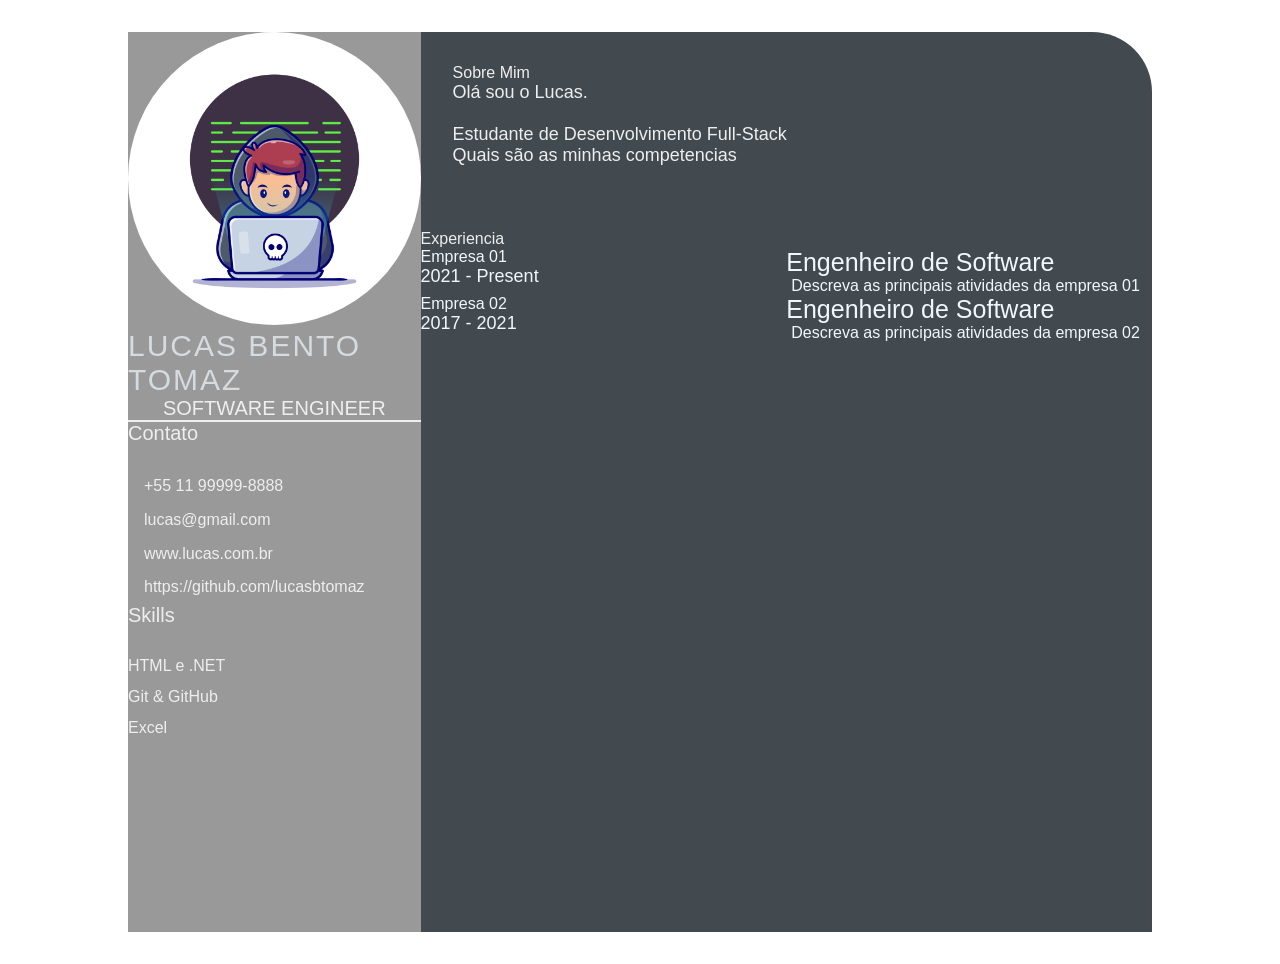
==== index.html @ 86c134a0 "Dia 3" ====
<!DOCTYPE html>
<html lang="en">
<head>
    <meta charset="UTF-8">
    <meta http-equiv="X-UA-Compatible" content="IE=edge">
    <meta name="viewport" content="width=device-width, initial-scale=1.0">
    <title>Lucas Bento Tomaz CV</title>

    <link rel="stylesheet" href="style.css">

</head>
<body>
    <main class="resume-contents">
        <section class="left-section">
            <section class="left-section-content">
                <div class="profile">
                    <img class="profile-image" src="img/profile-image.jpg" alt="Profile image">
                    <p class="name">Lucas Bento Tomaz</p>
                    <p class="profession">Software Engineer</p>
                </div>
                <div class="contact-info">
                    <p class="left-title">Contato</p>
                    <ul>
                        <li><i class="fa fa-phone"></i>+55 11 99999-8888</li>
                        <li><i class="fa fa-envelope"></i>lucas@gmail.com</li>
                        <li><i class="fa fa-globe"></i>www.lucas.com.br</li>
                        <li><i class="fa fa-github"></i>https://github.com/lucasbtomaz</li>
                    </ul>
                </div>
                <div class="skills">
                    <p class="left-title">Skills</p>
                    <ul>
                    <li><p>HTML e .NET</p> 
                    <li><p>Git & GitHub</p>
                    <li><p>Excel</p>
                    </ul>
                </div>
            </section>
        </section>
            <section class="right-section">
                <div class="right-section-contents">
                    <section class="about gap">
                        <div class="right-title">Sobre Mim</div>
                        <p class="about-me-contents">
                            Olá sou o Lucas.<br>
                            <br> Estudante de Desenvolvimento Full-Stack
                            <br> Quais são as minhas competencias
                        </p>
                    </section>
                </div>
                <section class="experience gap">
                    <div class="right-title">Experiencia</div>
                    <div class="experience-contents">
                        <div class="exp-left">
                            <p class="exp-company-nome">Empresa 01</p>
                            <p class="exp-time-period">2021 - Present</p>
                        </div>
                        <div class="exp-right">
                            <p class="exp-position">Engenheiro de Software</p>
                            <p class="exp-desc">
                                Descreva as principais atividades da empresa 01
                            </p>
                        </div>
                        <div class="exp-left">
                            <p class="exp-company-nome">Empresa 02</p>
                            <p class="exp-time-period">2017 - 2021</p>
                            </div>
                            <div class="exp-right">
                                <p class="exp-position">Engenheiro de Software</p>
                                <p class="exp-desc">
                                    Descreva as principais atividades da empresa 02
                                </p>
                            </div>
                        </div>
                </section>
            </section>
    </main>
</body>
</html>
---- style.css ----
* {
    margin: 0;
    padding: 0;
    box-sizing: border-box;
    list-style: none;
    font-family: 'Roboto', sans-serif;
}

.resume-contents {
    min-height: 100vh;
    width: 80%;
    margin: 2rem auto;
    display: grid;
    grid-template-columns: repeat(7, 1fr);
}

.left-section {
    grid-column: span 2;
    height: 100%;
    background-color: #999999;
}

.right-section {
    grid-column: span 5;
    height: 100%;
    background-color: #424a50;
    border-radius: 0px 60px 0px 0px;
}

.left-section-contents{
    padding: 2rem 2rem;
}

.profile {
    width: 100%;
    border-bottom: 2px solid #eeeeee;
}

.profile .profile-image {
    width: 100%;
    border-radius: 100%;
}

.name {
    color: #D6DBDF;
    font-size: 30px;
    letter-spacing: 2px;
    text-transform: uppercase;
}

.profession {
    color: #eeeeee;
    font-size: 20px;
    text-transform: uppercase;
    text-align: center;
}

/* .contact-info { border-bottom: 2px solid #1B2631; } */
.left-title {
    color: #eeeeee;
    font-size: 20px;
}

.contact-info ul {
    padding-top: 1.5rem;
}

.contact-info ul li,
.references ul li {
    padding: .4rem 0;
    color: #eeeeee;
}

.contact-info ul li i,
.references ul li i {
    padding-right: 1rem;
    font-size: 18px;
    color: #eeeeee;
}

.skills ul {
    padding-top: 1.5rem;
}
.skills ul li p {
    padding: .4rem 0;
    color: #eeeeee;
}

.right-section-contents {
    padding: 2rem 2rem;
}

.right-title {
    color: #eeeeee;
}

.gap {
    padding-bottom: 2rem;
}
.about-me-contents {
    font-size: 18px;
    color: #eeeeee;
}

.experience-contents,
.education-contents,
.awards-contents {
    display: grid;
    grid-template-columns: repeat(2, 1fr);
    padding-bottom: 2rem;
    color: #F1F8FD;
}

.exp-company-name,
.education-school-name,
.awards-company-name {
    font-size: 25px;
    font-weight: bold;
}

.exp-time-period,
.educationp-time-period,
.awards-time-period {
    font-size: 18px;
}

.exp-position,
.education-subject,
.awards-name {
    font-size: 25px;
}

.exp-desc,
.education-desc,
.awards-desc {
    font-size: 16px;
    padding-left: 5px;
}
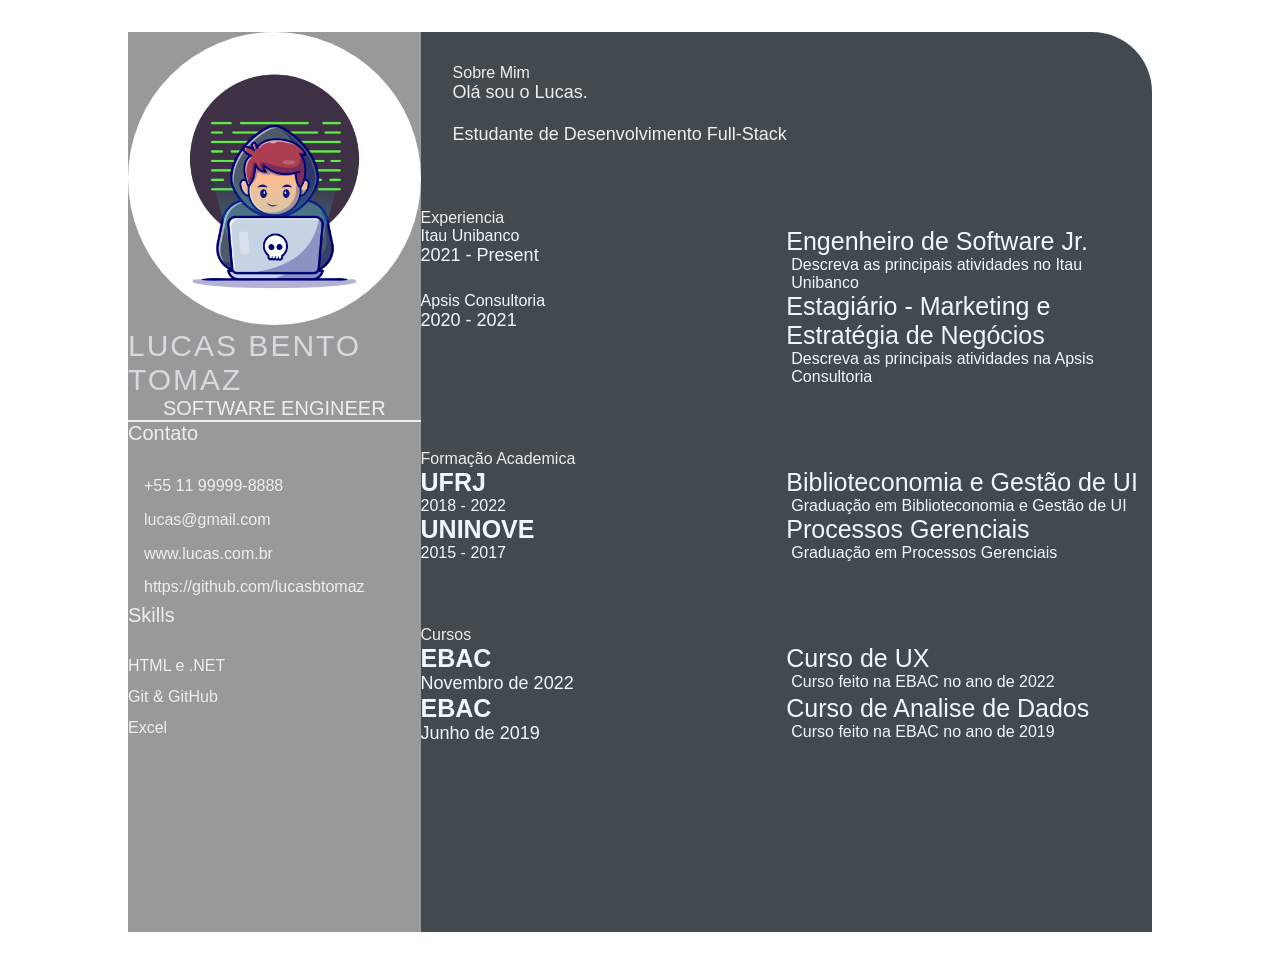
==== commit bd5b41d5: "Dia 6" ====
--- a/index.html
+++ b/index.html
@@ -1,20 +1,21 @@
 <!DOCTYPE html>
 <html lang="en">
+
 <head>
-    <meta charset="UTF-8">
-    <meta http-equiv="X-UA-Compatible" content="IE=edge">
-    <meta name="viewport" content="width=device-width, initial-scale=1.0">
+    <meta charset="UTF-8" />
+    <meta http-equiv="X-UA-Compatible" content="IE=edge" />
+    <meta name="viewport" content="width=device-width, initial-scale=1.0" />
     <title>Lucas Bento Tomaz CV</title>
 
-    <link rel="stylesheet" href="style.css">
+    <link rel="stylesheet" href="style.css" />
+</head>
 
-</head>
 <body>
     <main class="resume-contents">
         <section class="left-section">
             <section class="left-section-content">
                 <div class="profile">
-                    <img class="profile-image" src="img/profile-image.jpg" alt="Profile image">
+                    <img class="profile-image" src="img/profile-image.jpg" alt="Profile image" />
                     <p class="name">Lucas Bento Tomaz</p>
                     <p class="profession">Software Engineer</p>
                 </div>
@@ -24,56 +25,115 @@
                         <li><i class="fa fa-phone"></i>+55 11 99999-8888</li>
                         <li><i class="fa fa-envelope"></i>lucas@gmail.com</li>
                         <li><i class="fa fa-globe"></i>www.lucas.com.br</li>
-                        <li><i class="fa fa-github"></i>https://github.com/lucasbtomaz</li>
+                        <li>
+                            <i class="fa fa-github"></i>https://github.com/lucasbtomaz
+                        </li>
                     </ul>
                 </div>
                 <div class="skills">
                     <p class="left-title">Skills</p>
                     <ul>
-                    <li><p>HTML e .NET</p> 
-                    <li><p>Git & GitHub</p>
-                    <li><p>Excel</p>
+                        <li>
+                            <p>HTML e .NET</p>
+                        </li>
+                        <li>
+                            <p>Git & GitHub</p>
+                        </li>
+                        <li>
+                            <p>Excel</p>
+                        </li>
                     </ul>
                 </div>
             </section>
         </section>
-            <section class="right-section">
-                <div class="right-section-contents">
-                    <section class="about gap">
-                        <div class="right-title">Sobre Mim</div>
-                        <p class="about-me-contents">
-                            Olá sou o Lucas.<br>
-                            <br> Estudante de Desenvolvimento Full-Stack
-                            <br> Quais são as minhas competencias
+        <section class="right-section">
+            <div class="right-section-contents">
+                <section class="about gap">
+                    <div class="right-title">Sobre Mim</div>
+                    <p class="about-me-contents">
+                        Olá sou o Lucas.<br />
+                        <br />
+                        Estudante de Desenvolvimento Full-Stack <br />                        
+                    </p>
+                </section>
+            </div>
+            <section class="experience gap">
+                <div class="right-title">Experiencia</div>
+                <div class="experience-contents">
+                    <div class="exp-left">
+                        <p class="exp-company-nome">Itau Unibanco</p>
+                        <p class="exp-time-period">2021 - Present</p>
+                    </div>
+                    <div class="exp-right">
+                        <p class="exp-position">Engenheiro de Software Jr.</p>
+                        <p class="exp-desc">
+                            Descreva as principais atividades no Itau Unibanco
                         </p>
-                    </section>
+                    </div>
+                    <div class="exp-left">
+                        <p class="exp-company-nome">Apsis Consultoria</p>
+                        <p class="exp-time-period">2020 - 2021</p>
+                    </div>
+                    <div class="exp-right">
+                        <p class="exp-position">Estagiário - Marketing e Estratégia de Negócios</p>
+                        <p class="exp-desc">
+                            Descreva as principais atividades na Apsis Consultoria
+                        </p>
+                    </div>
                 </div>
-                <section class="experience gap">
-                    <div class="right-title">Experiencia</div>
-                    <div class="experience-contents">
-                        <div class="exp-left">
-                            <p class="exp-company-nome">Empresa 01</p>
-                            <p class="exp-time-period">2021 - Present</p>
-                        </div>
-                        <div class="exp-right">
-                            <p class="exp-position">Engenheiro de Software</p>
-                            <p class="exp-desc">
-                                Descreva as principais atividades da empresa 01
-                            </p>
-                        </div>
-                        <div class="exp-left">
-                            <p class="exp-company-nome">Empresa 02</p>
-                            <p class="exp-time-period">2017 - 2021</p>
-                            </div>
-                            <div class="exp-right">
-                                <p class="exp-position">Engenheiro de Software</p>
-                                <p class="exp-desc">
-                                    Descreva as principais atividades da empresa 02
-                                </p>
-                            </div>
-                        </div>
-                </section>
             </section>
+            <section class="education gap">
+                <div class="right-title">Formação Academica</div>
+                <div class="education-contents">
+                <div class="education-left">
+                    <p class="education-school-name">UFRJ</p>
+                    <p class="education-time-period">2018 - 2022</p>
+                </div>
+                <div class="education-right">
+                    <p class="education-subject">Biblioteconomia e Gestão de UI</p>
+                    <p class="education-desc">
+                        Graduação em Biblioteconomia e Gestão de UI
+                    </p>
+                </div>
+                <div class="education-left">
+                    <p class="education-school-name">UNINOVE</p>
+                    <p class="education-time-period">2015 - 2017</p>
+                </div>
+                <div class="education-right">
+                    <p class="education-subject">Processos Gerenciais</p>
+                    <p class="education-desc">
+                        Graduação em Processos Gerenciais
+                    </p>
+                </div>
+            </div>
+            </section>
+            <section class="awards gap">
+                <div class="right-title">Cursos</div>
+                <div class="awards-contents">
+                    <div class="awards-left">
+                        <p class="awards-company-name">EBAC</p>
+                        <p class="awards-time-period">Novembro de 2022</p>
+                    </div>
+                    <div class="awards-right">
+                        <p class="awards-name">Curso de UX</p>
+                        <p class="awards-desc">
+                            Curso feito na EBAC no ano de 2022
+                        </p>
+                    </div>
+                <div class="awards-left">
+                    <p class="awards-company-name">EBAC</p>
+                    <p class="awards-time-period">Junho de 2019</p>
+                </div>
+                <div class="awards-right">
+                    <p class="awards-name">Curso de Analise de Dados</p>
+                    <p class="awards-desc">
+                        Curso feito na EBAC no ano de 2019
+                    </p>
+                </div>
+            </div>
+            </section>
+        </section>
     </main>
 </body>
+
 </html>
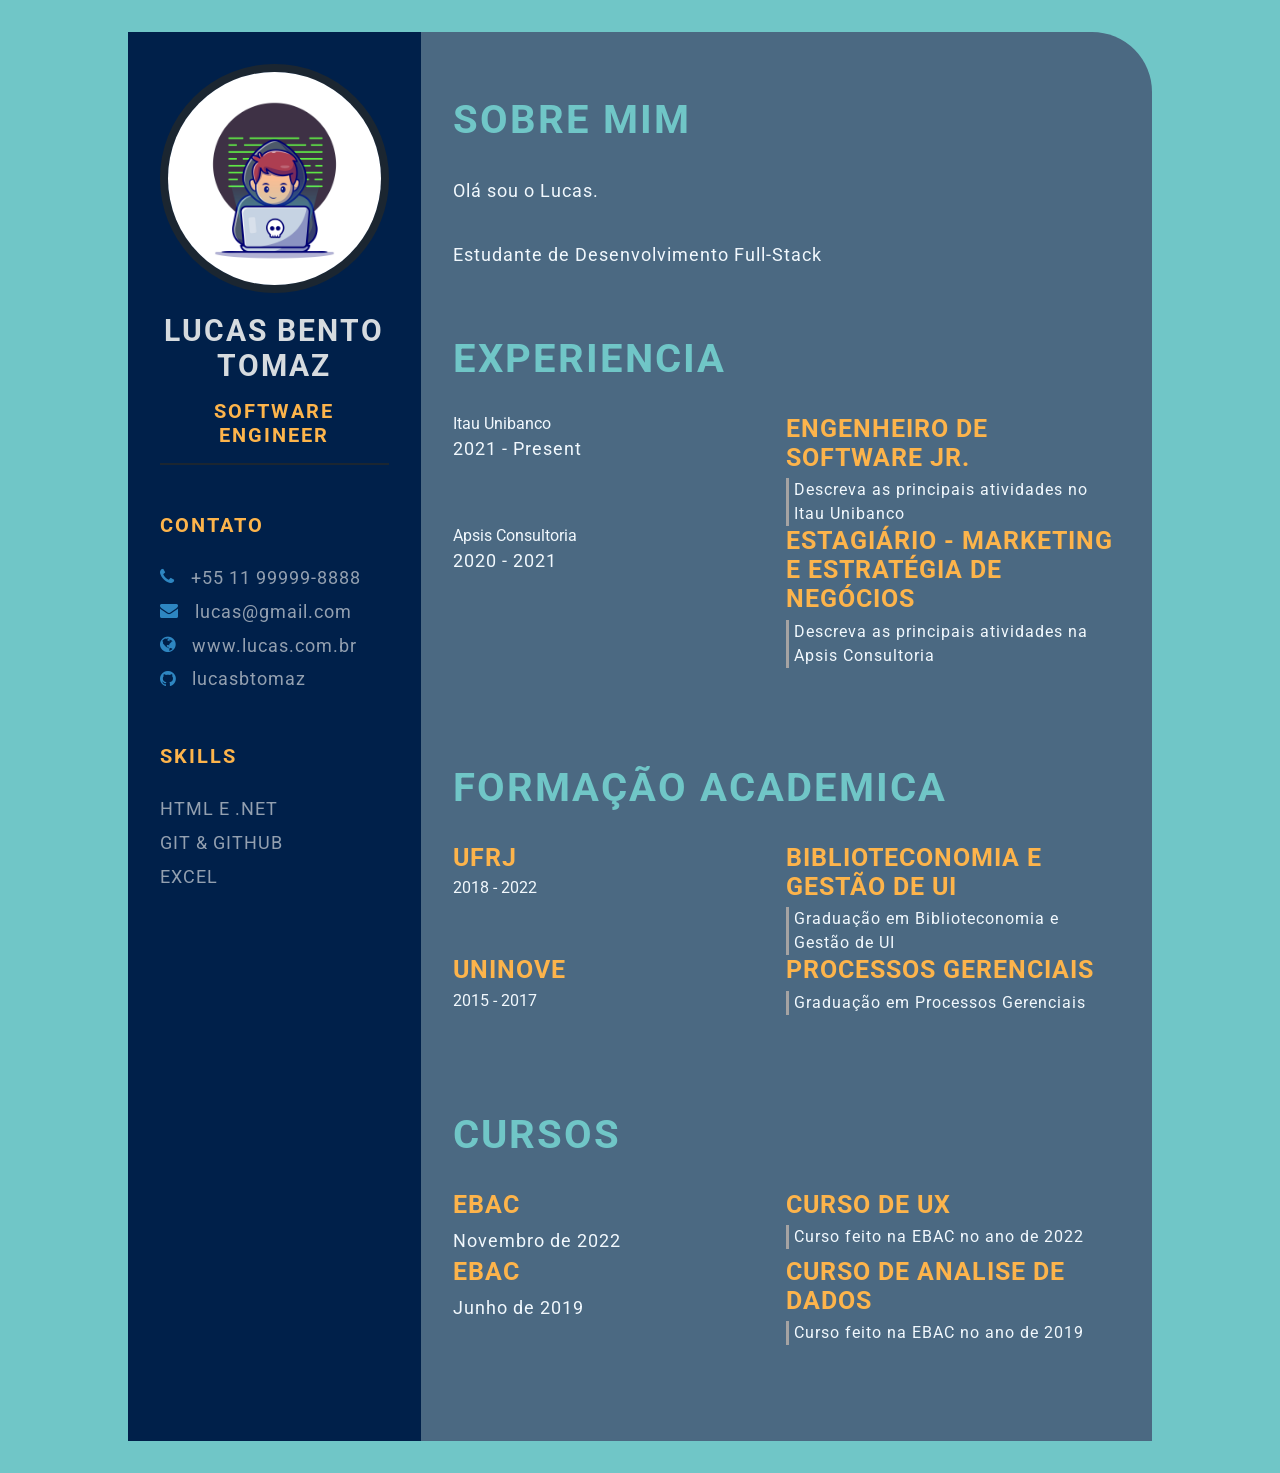
==== commit e11751ac: "Ajuste CSS" ====
--- a/index.html
+++ b/index.html
@@ -2,12 +2,23 @@
 <html lang="en">
 
 <head>
-    <meta charset="UTF-8" />
-    <meta http-equiv="X-UA-Compatible" content="IE=edge" />
-    <meta name="viewport" content="width=device-width, initial-scale=1.0" />
-    <title>Lucas Bento Tomaz CV</title>
+    <meta charset="UTF-8">
+    <meta http-equiv="X-UA-Compatible" content="IE=edge">
+    <meta name="viewport" content="width=device-width, initial-scale=1.0">
+    <title>Daniel Santos CV</title>
 
-    <link rel="stylesheet" href="style.css" />
+    <!-- Google font  -->
+    <link rel="preconnect" href="https://fonts.googleapis.com">
+    <link rel="preconnect" href="https://fonts.gstatic.com" crossorigin>
+    <link
+        href="https://fonts.googleapis.com/css2?family=Roboto:ital,wght@0,100;0,300;0,400;0,700;1,100;1,300;1,400;1,700&display=swap"
+        rel="stylesheet">
+
+    <!-- font-awesome -->
+    <link rel="stylesheet" href="https://cdnjs.cloudflare.com/ajax/libs/font-awesome/4.7.0/css/font-awesome.min.css">
+
+    <!-- Custom CSS -->
+    <link rel="stylesheet" href="style.css">
 </head>
 
 <body>
@@ -25,23 +36,15 @@
                         <li><i class="fa fa-phone"></i>+55 11 99999-8888</li>
                         <li><i class="fa fa-envelope"></i>lucas@gmail.com</li>
                         <li><i class="fa fa-globe"></i>www.lucas.com.br</li>
-                        <li>
-                            <i class="fa fa-github"></i>https://github.com/lucasbtomaz
-                        </li>
+                        <li><i class="fa fa-github"></i>lucasbtomaz</li>
                     </ul>
                 </div>
                 <div class="skills">
                     <p class="left-title">Skills</p>
                     <ul>
-                        <li>
-                            <p>HTML e .NET</p>
-                        </li>
-                        <li>
-                            <p>Git & GitHub</p>
-                        </li>
-                        <li>
-                            <p>Excel</p>
-                        </li>
+                        <li><p>HTML e .NET</p></li>
+                        <li><p>Git & GitHub</p></li>
+                        <li><p>Excel</p></li>
                     </ul>
                 </div>
             </section>
@@ -53,10 +56,9 @@
                     <p class="about-me-contents">
                         Olá sou o Lucas.<br />
                         <br />
-                        Estudante de Desenvolvimento Full-Stack <br />                        
+                        Estudante de Desenvolvimento Full-Stack <br />
                     </p>
                 </section>
-            </div>
             <section class="experience gap">
                 <div class="right-title">Experiencia</div>
                 <div class="experience-contents">
@@ -85,27 +87,27 @@
             <section class="education gap">
                 <div class="right-title">Formação Academica</div>
                 <div class="education-contents">
-                <div class="education-left">
-                    <p class="education-school-name">UFRJ</p>
-                    <p class="education-time-period">2018 - 2022</p>
+                    <div class="education-left">
+                        <p class="education-school-name">UFRJ</p>
+                        <p class="education-time-period">2018 - 2022</p>
+                    </div>
+                    <div class="education-right">
+                        <p class="education-subject">Biblioteconomia e Gestão de UI</p>
+                        <p class="education-desc">
+                            Graduação em Biblioteconomia e Gestão de UI
+                        </p>
+                    </div>
+                    <div class="education-left">
+                        <p class="education-school-name">UNINOVE</p>
+                        <p class="education-time-period">2015 - 2017</p>
+                    </div>
+                    <div class="education-right">
+                        <p class="education-subject">Processos Gerenciais</p>
+                        <p class="education-desc">
+                            Graduação em Processos Gerenciais
+                        </p>
+                    </div>
                 </div>
-                <div class="education-right">
-                    <p class="education-subject">Biblioteconomia e Gestão de UI</p>
-                    <p class="education-desc">
-                        Graduação em Biblioteconomia e Gestão de UI
-                    </p>
-                </div>
-                <div class="education-left">
-                    <p class="education-school-name">UNINOVE</p>
-                    <p class="education-time-period">2015 - 2017</p>
-                </div>
-                <div class="education-right">
-                    <p class="education-subject">Processos Gerenciais</p>
-                    <p class="education-desc">
-                        Graduação em Processos Gerenciais
-                    </p>
-                </div>
-            </div>
             </section>
             <section class="awards gap">
                 <div class="right-title">Cursos</div>
@@ -120,18 +122,19 @@
                             Curso feito na EBAC no ano de 2022
                         </p>
                     </div>
-                <div class="awards-left">
-                    <p class="awards-company-name">EBAC</p>
-                    <p class="awards-time-period">Junho de 2019</p>
+                    <div class="awards-left">
+                        <p class="awards-company-name">EBAC</p>
+                        <p class="awards-time-period">Junho de 2019</p>
+                    </div>
+                    <div class="awards-right">
+                        <p class="awards-name">Curso de Analise de Dados</p>
+                        <p class="awards-desc">
+                            Curso feito na EBAC no ano de 2019
+                        </p>
+                    </div>
                 </div>
-                <div class="awards-right">
-                    <p class="awards-name">Curso de Analise de Dados</p>
-                    <p class="awards-desc">
-                        Curso feito na EBAC no ano de 2019
-                    </p>
-                </div>
-            </div>
             </section>
+        </div>    
         </section>
     </main>
 </body>
--- a/style.css
+++ b/style.css
@@ -6,6 +6,10 @@
     font-family: 'Roboto', sans-serif;
 }
 
+body {
+    background-color: #70c6c7;
+}
+
 .resume-contents {
     min-height: 100vh;
     width: 80%;
@@ -17,28 +21,29 @@
 .left-section {
     grid-column: span 2;
     height: 100%;
-    background-color: #999999;
+    background-color: #00204A;
 }
 
 .right-section {
     grid-column: span 5;
     height: 100%;
-    background-color: #424a50;
+    background-color: #4B6982;
     border-radius: 0px 60px 0px 0px;
 }
 
-.left-section-contents{
+.left-section-content {
     padding: 2rem 2rem;
 }
 
 .profile {
     width: 100%;
-    border-bottom: 2px solid #eeeeee;
+    border-bottom: 2px solid #1B2631;
 }
 
 .profile .profile-image {
     width: 100%;
-    border-radius: 100%;
+    border-radius: 50%;
+    border: 8px solid #1B2631;
 }
 
 .name {
@@ -46,19 +51,31 @@
     font-size: 30px;
     letter-spacing: 2px;
     text-transform: uppercase;
+    text-align: center;
+    font-weight: bold;
+    padding: 1rem 0;
 }
 
 .profession {
-    color: #eeeeee;
+    color: #FDB44B;
     font-size: 20px;
     text-transform: uppercase;
     text-align: center;
+    letter-spacing: 2px;
+    font-weight: bold;
+    padding-bottom: 1rem;
 }
 
 /* .contact-info { border-bottom: 2px solid #1B2631; } */
 .left-title {
-    color: #eeeeee;
+    color: #FDB44B;
     font-size: 20px;
+    letter-spacing: 2px;
+    text-transform: uppercase;
+    font-weight: bold;
+    display: flex;
+    align-items: center;
+    padding-top: 3rem;
 }
 
 .contact-info ul {
@@ -68,38 +85,77 @@
 .contact-info ul li,
 .references ul li {
     padding: .4rem 0;
-    color: #eeeeee;
+    display: flex;
+    align-items: center;
+    color: #d6dbdfaf;
+    letter-spacing: 1px;
+    font-size: 18px;
 }
 
 .contact-info ul li i,
 .references ul li i {
     padding-right: 1rem;
     font-size: 18px;
-    color: #eeeeee;
+    color: #2E86C1;
 }
 
 .skills ul {
     padding-top: 1.5rem;
 }
+
 .skills ul li p {
     padding: .4rem 0;
-    color: #eeeeee;
-}
+    color: #d6dbdfaf;
+    font-size: 18px;
+    letter-spacing: 1px;
+    display: flex;
+    align-items: center;
+    text-transform: uppercase;
+}
+
+.referance-name {
+    padding-top: 1.5rem;
+    padding-bottom: .4rem;
+    font-size: 18px;
+    color: #F9E79F;
+    letter-spacing: 1px;
+    text-transform: uppercase;
+}
+
+.referance-profession {
+    font-size: 16px;
+    color: #d6dbdfaf;
+    letter-spacing: 1px;
+    /* text-transform: uppercase; */
+    padding-bottom: .4rem;
+}
+
 
 .right-section-contents {
     padding: 2rem 2rem;
 }
 
 .right-title {
-    color: #eeeeee;
+    color: #70C6C7;
+    font-size: 40px;
+    letter-spacing: 2px;
+    text-transform: uppercase;
+    font-weight: bold;
+    display: flex;
+    align-items: center;
+    padding: 2rem 0;
+    position: relative;
 }
 
 .gap {
     padding-bottom: 2rem;
 }
+
 .about-me-contents {
     font-size: 18px;
-    color: #eeeeee;
+    letter-spacing: 1px;
+    line-height: 2rem;
+    color: #F1F8FD;
 }
 
 .experience-contents,
@@ -116,23 +172,125 @@
 .awards-company-name {
     font-size: 25px;
     font-weight: bold;
+    text-transform: uppercase;
+    letter-spacing: 1px;
+    color: #FDB44B;
+    padding-bottom: .4rem;
 }
 
 .exp-time-period,
 .educationp-time-period,
 .awards-time-period {
     font-size: 18px;
+    letter-spacing: 1px;
+    line-height: 2rem;
 }
 
 .exp-position,
 .education-subject,
 .awards-name {
     font-size: 25px;
+    font-weight: bold;
+    text-transform: uppercase;
+    letter-spacing: 1px;
+    color: #FDB44B;
+    padding-bottom: .4rem;
 }
 
 .exp-desc,
 .education-desc,
 .awards-desc {
     font-size: 16px;
+    letter-spacing: 1px;
+    line-height: 1.5rem;
+    border-left: 3px solid #a5a3a3;
     padding-left: 5px;
+}
+
+/* Media queries */
+@media screen and (max-width:780px) {
+
+    .experience-contents,
+    .education-contents,
+    .awards-contents {
+        grid-template-columns: repeat(1, 1fr);
+    }
+}
+
+@media screen and (max-width:780px) {
+    .left-section {
+        grid-column: span 3;
+    }
+
+    .right-section {
+        grid-column: span 4;
+    }
+
+}
+
+@media screen and (max-width:1200px) {
+    .resume-contents {
+        grid-template-columns: repeat(1, 1fr);
+    }
+}
+
+@media screen and (max-width:390px) {
+    .resume-contents {
+        width: 100%;
+        margin: 0 auto;
+    }
+
+    .name {
+        font-size: 20px;
+    }
+
+    .profession {
+        font-size: 18px;
+    }
+
+    .left-title {
+        font-size: 18px;
+    }
+
+    .right-title {
+        font-size: 18px;
+    }
+
+    .contact-info ul li,
+    .references ul li {
+        font-size: 12px;
+    }
+
+    .contact-info ul li i,
+    .references ul li i {
+        /* padding-right: 1rem; */
+        font-size: 12px;
+    }
+
+    .skills ul li p {
+        font-size: 12px;
+    }
+
+    .about-me-contents {
+        font-size: 16px;
+        line-height: 1.5rem;
+    }
+
+    .exp-company-name,
+    .education-school-name,
+    .awards-company-name {
+        font-size: 18px;
+    }
+
+    .exp-time-period,
+    .educationp-time-period,
+    .awards-time-period {
+        font-size: 16px;
+    }
+
+    .exp-position,
+    .education-subject,
+    .awards-name {
+        font-size: 18px;
+    }
 }
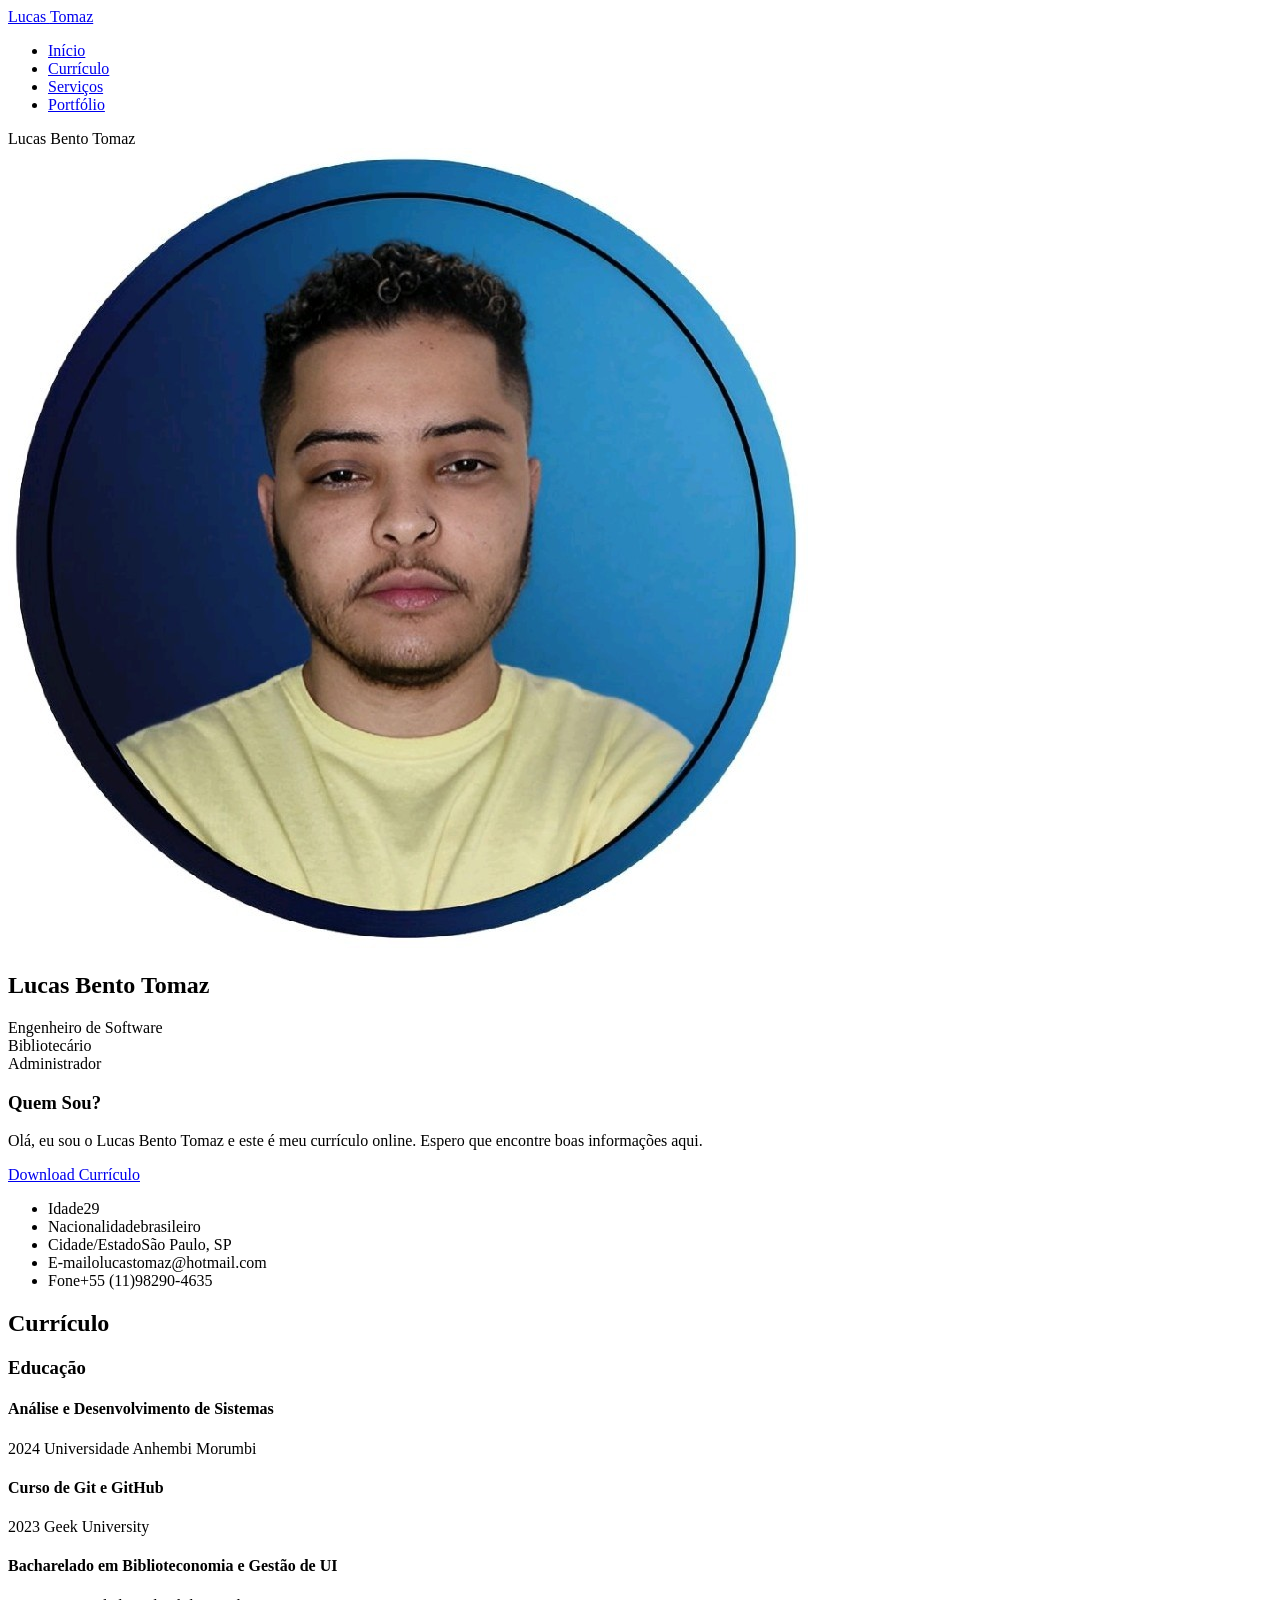
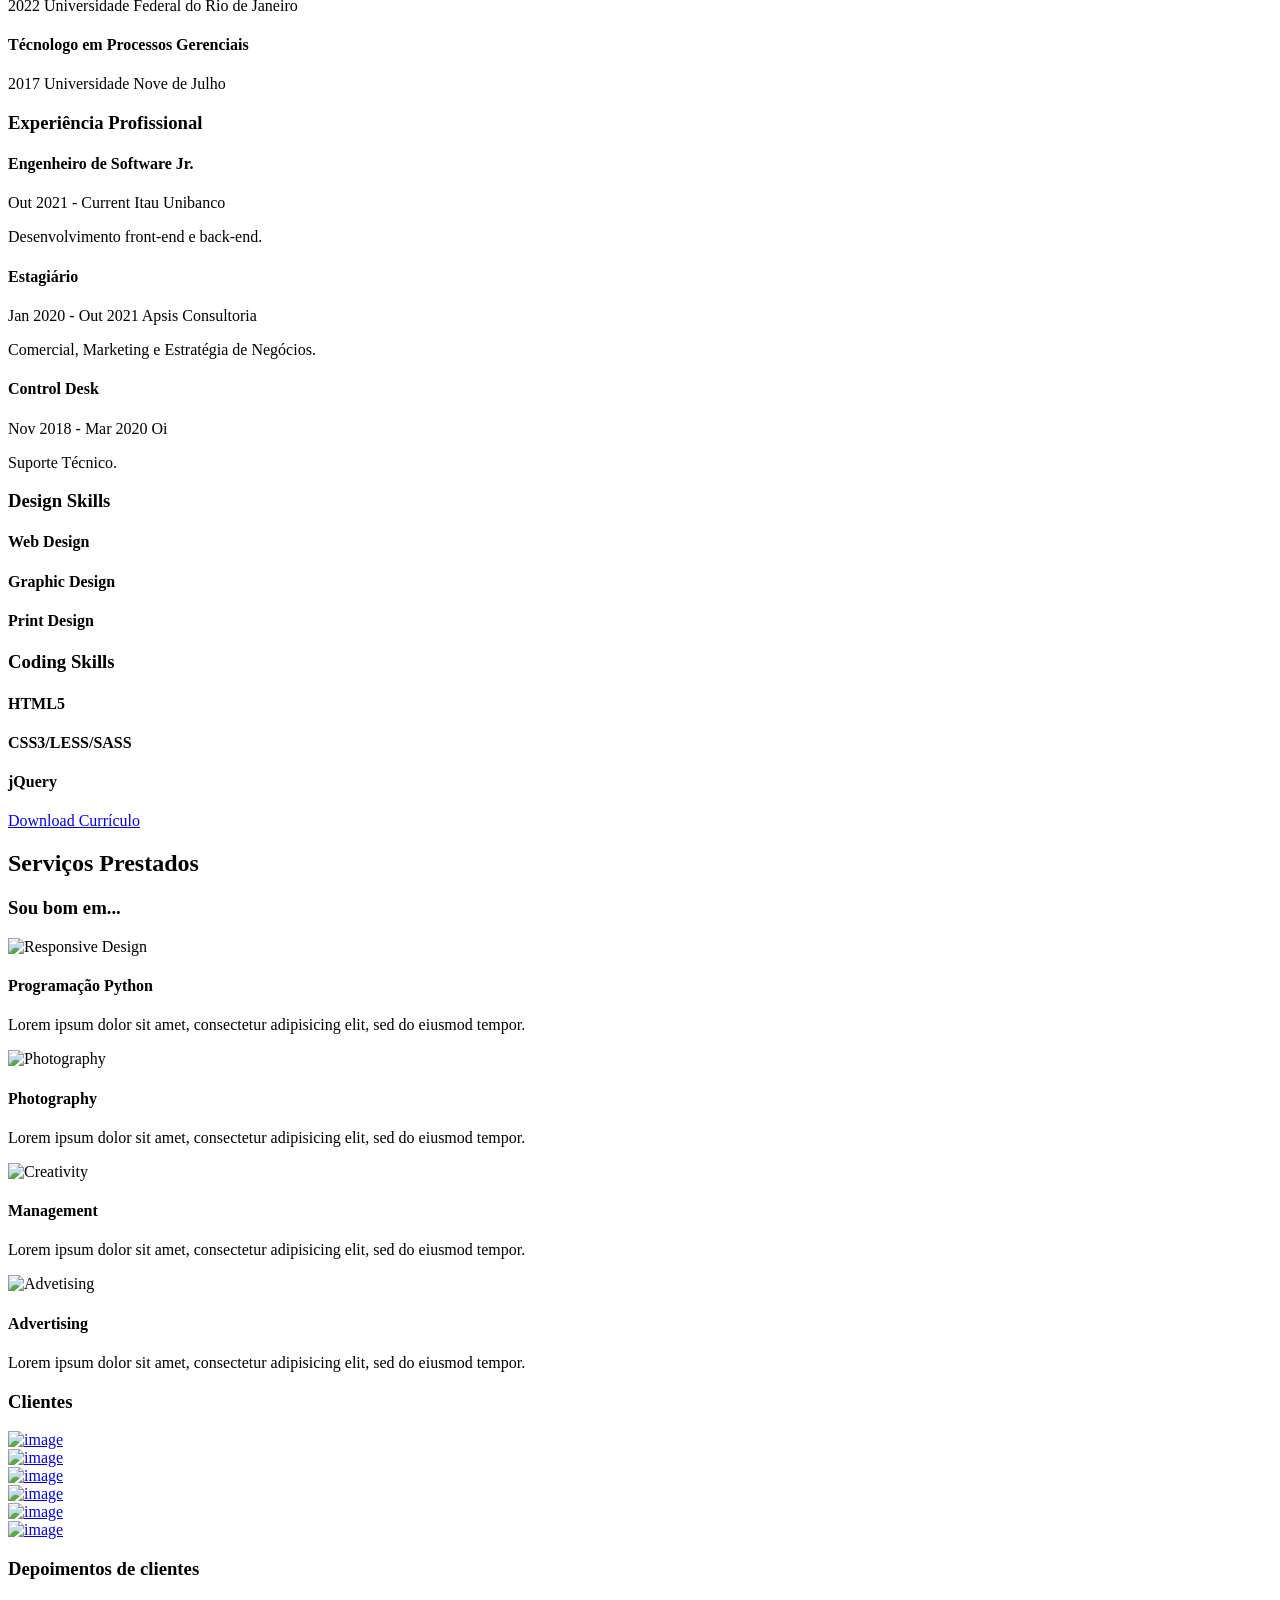
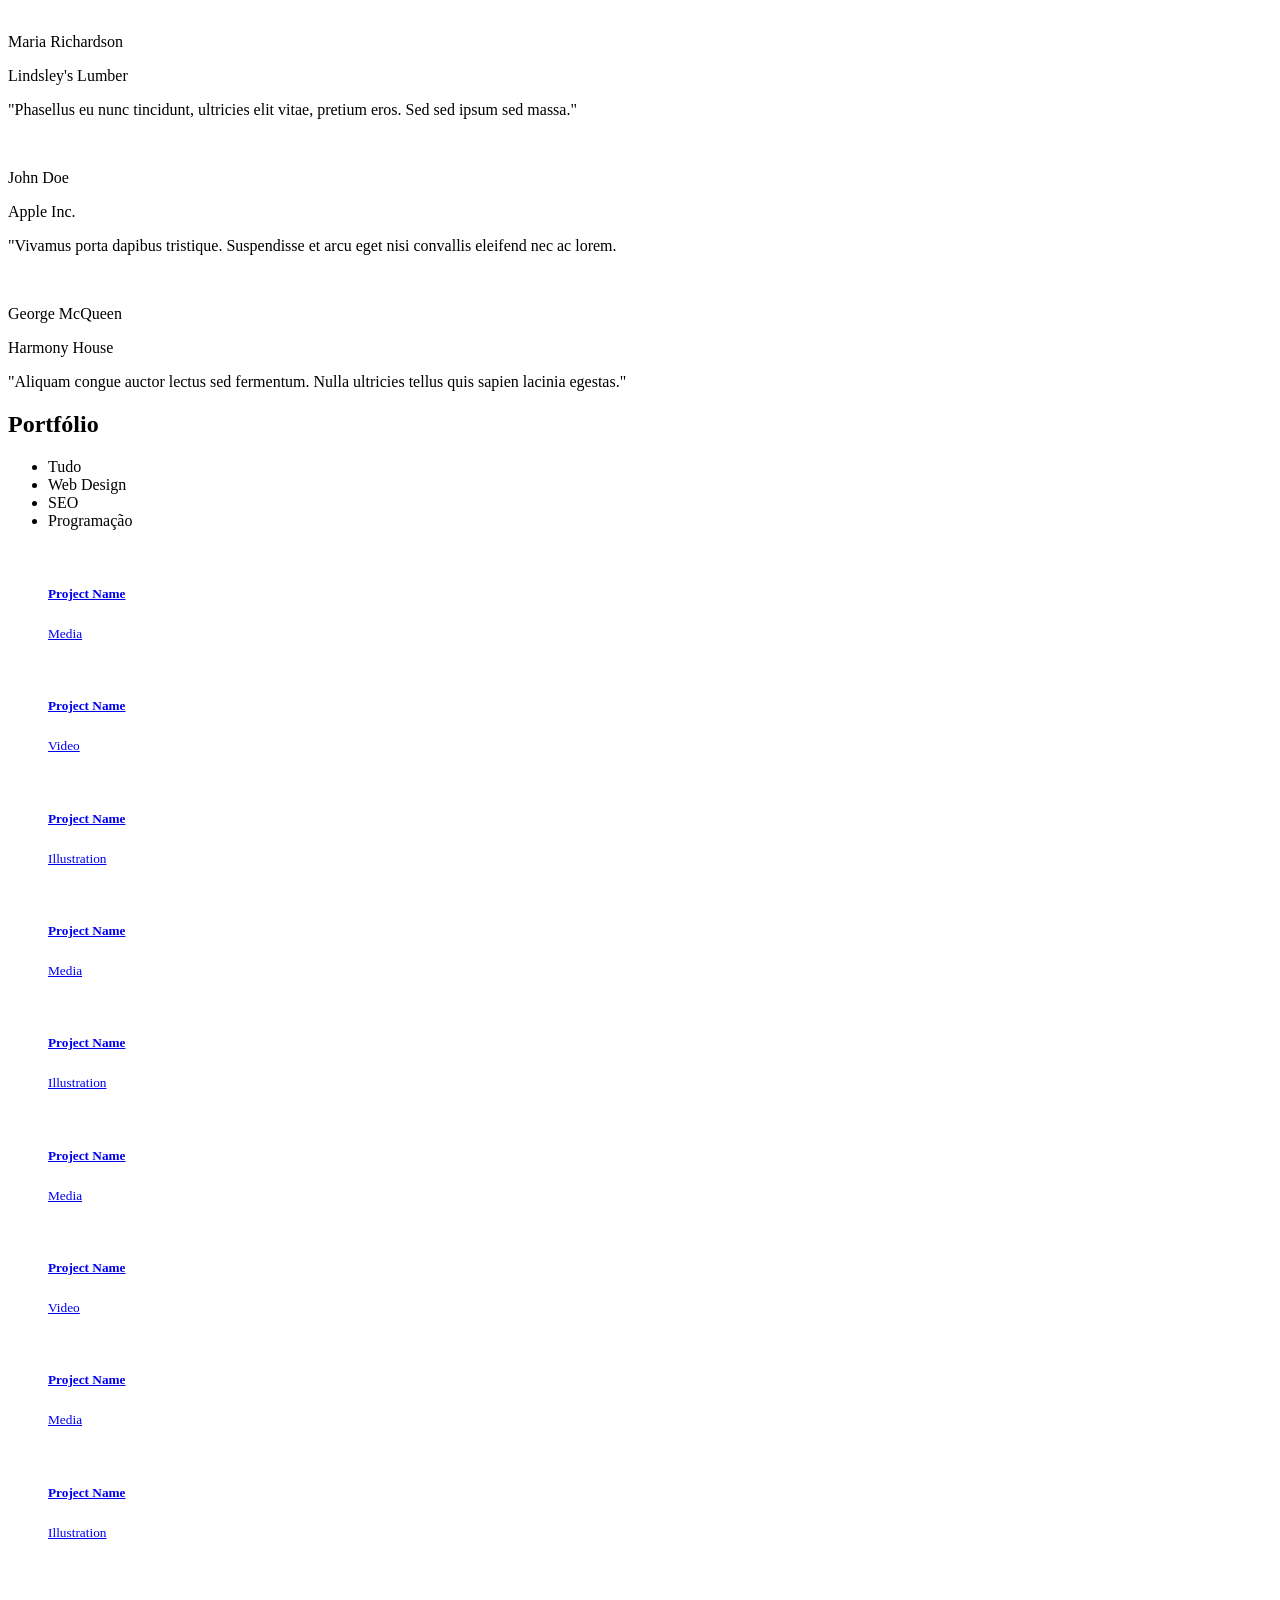
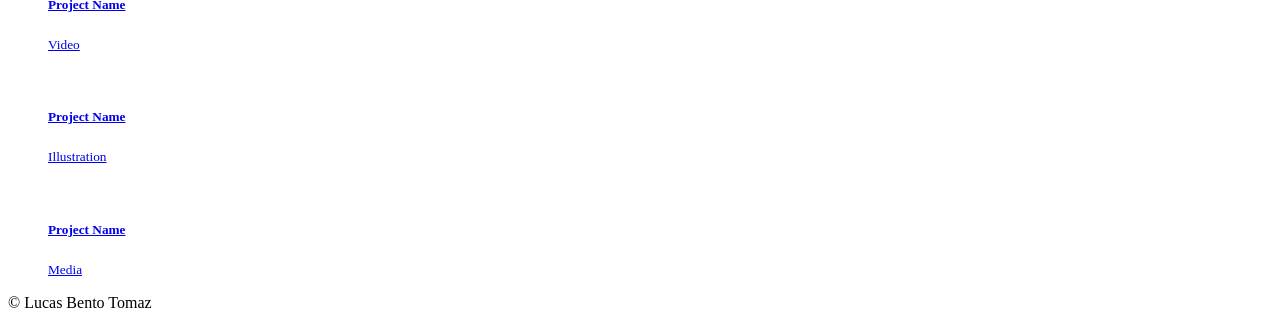
==== commit c944579b: "alterando dados pessoais" ====
--- a/index.html
+++ b/index.html
@@ -1,142 +1,742 @@
-<!DOCTYPE html>
-<html lang="en">
-
-<head>
-    <meta charset="UTF-8">
-    <meta http-equiv="X-UA-Compatible" content="IE=edge">
-    <meta name="viewport" content="width=device-width, initial-scale=1.0">
-    <title>Daniel Santos CV</title>
-
-    <!-- Google font  -->
-    <link rel="preconnect" href="https://fonts.googleapis.com">
-    <link rel="preconnect" href="https://fonts.gstatic.com" crossorigin>
-    <link
-        href="https://fonts.googleapis.com/css2?family=Roboto:ital,wght@0,100;0,300;0,400;0,700;1,100;1,300;1,400;1,700&display=swap"
-        rel="stylesheet">
-
-    <!-- font-awesome -->
-    <link rel="stylesheet" href="https://cdnjs.cloudflare.com/ajax/libs/font-awesome/4.7.0/css/font-awesome.min.css">
-
-    <!-- Custom CSS -->
-    <link rel="stylesheet" href="style.css">
-</head>
-
-<body>
-    <main class="resume-contents">
-        <section class="left-section">
-            <section class="left-section-content">
-                <div class="profile">
-                    <img class="profile-image" src="img/profile-image.jpg" alt="Profile image" />
-                    <p class="name">Lucas Bento Tomaz</p>
-                    <p class="profession">Software Engineer</p>
-                </div>
-                <div class="contact-info">
-                    <p class="left-title">Contato</p>
-                    <ul>
-                        <li><i class="fa fa-phone"></i>+55 11 99999-8888</li>
-                        <li><i class="fa fa-envelope"></i>lucas@gmail.com</li>
-                        <li><i class="fa fa-globe"></i>www.lucas.com.br</li>
-                        <li><i class="fa fa-github"></i>lucasbtomaz</li>
-                    </ul>
-                </div>
-                <div class="skills">
-                    <p class="left-title">Skills</p>
-                    <ul>
-                        <li><p>HTML e .NET</p></li>
-                        <li><p>Git & GitHub</p></li>
-                        <li><p>Excel</p></li>
-                    </ul>
-                </div>
-            </section>
-        </section>
-        <section class="right-section">
-            <div class="right-section-contents">
-                <section class="about gap">
-                    <div class="right-title">Sobre Mim</div>
-                    <p class="about-me-contents">
-                        Olá sou o Lucas.<br />
-                        <br />
-                        Estudante de Desenvolvimento Full-Stack <br />
-                    </p>
-                </section>
-            <section class="experience gap">
-                <div class="right-title">Experiencia</div>
-                <div class="experience-contents">
-                    <div class="exp-left">
-                        <p class="exp-company-nome">Itau Unibanco</p>
-                        <p class="exp-time-period">2021 - Present</p>
-                    </div>
-                    <div class="exp-right">
-                        <p class="exp-position">Engenheiro de Software Jr.</p>
-                        <p class="exp-desc">
-                            Descreva as principais atividades no Itau Unibanco
-                        </p>
-                    </div>
-                    <div class="exp-left">
-                        <p class="exp-company-nome">Apsis Consultoria</p>
-                        <p class="exp-time-period">2020 - 2021</p>
-                    </div>
-                    <div class="exp-right">
-                        <p class="exp-position">Estagiário - Marketing e Estratégia de Negócios</p>
-                        <p class="exp-desc">
-                            Descreva as principais atividades na Apsis Consultoria
-                        </p>
-                    </div>
-                </div>
-            </section>
-            <section class="education gap">
-                <div class="right-title">Formação Academica</div>
-                <div class="education-contents">
-                    <div class="education-left">
-                        <p class="education-school-name">UFRJ</p>
-                        <p class="education-time-period">2018 - 2022</p>
-                    </div>
-                    <div class="education-right">
-                        <p class="education-subject">Biblioteconomia e Gestão de UI</p>
-                        <p class="education-desc">
-                            Graduação em Biblioteconomia e Gestão de UI
-                        </p>
-                    </div>
-                    <div class="education-left">
-                        <p class="education-school-name">UNINOVE</p>
-                        <p class="education-time-period">2015 - 2017</p>
-                    </div>
-                    <div class="education-right">
-                        <p class="education-subject">Processos Gerenciais</p>
-                        <p class="education-desc">
-                            Graduação em Processos Gerenciais
-                        </p>
-                    </div>
-                </div>
-            </section>
-            <section class="awards gap">
-                <div class="right-title">Cursos</div>
-                <div class="awards-contents">
-                    <div class="awards-left">
-                        <p class="awards-company-name">EBAC</p>
-                        <p class="awards-time-period">Novembro de 2022</p>
-                    </div>
-                    <div class="awards-right">
-                        <p class="awards-name">Curso de UX</p>
-                        <p class="awards-desc">
-                            Curso feito na EBAC no ano de 2022
-                        </p>
-                    </div>
-                    <div class="awards-left">
-                        <p class="awards-company-name">EBAC</p>
-                        <p class="awards-time-period">Junho de 2019</p>
-                    </div>
-                    <div class="awards-right">
-                        <p class="awards-name">Curso de Analise de Dados</p>
-                        <p class="awards-desc">
-                            Curso feito na EBAC no ano de 2019
-                        </p>
-                    </div>
-                </div>
-            </section>
-        </div>    
-        </section>
-    </main>
-</body>
-
-</html>+<!DOCTYPE html>
+<html lang="pt-br" class="no-js">
+  <head>
+    <meta charset="UTF-8" />
+    <meta http-equiv="X-UA-Compatible" content="IE=edge"> 
+    <title>Lucas Bento Tomaz</title>
+    <meta name="viewport" content="width=device-width, initial-scale=1, maximum-scale=1" />
+    <meta name="description" content="Curriculum vitae Lucas Bento Tomaz" />
+    <meta name="keywords" content="curriculo, vitae, Lucas Bento, Tomaz, git, github" />
+    <link rel="shortcut icon" href="favicon.ico">
+
+    <link rel="stylesheet" href="css/bootstrap.min.css" type="text/css">
+    <link rel="stylesheet" href="css/normalize.css" type="text/css">
+    <link rel="stylesheet" href="css/animate.css" type="text/css">
+    <link rel="stylesheet" href="css/transition-animations.css" type="text/css">
+    <link rel="stylesheet" href="css/owl.carousel.css" type="text/css">
+    <link rel="stylesheet" href="css/magnific-popup.css" type="text/css">
+    <link rel="stylesheet" href="css/main-green.css" type="text/css">
+    <script src="js/jquery-2.1.3.min.js"></script>
+    <script src="js/modernizr.custom.js"></script>
+  </head>
+
+  <body class="material-template">
+    <!-- Loading animation -->
+    <div class="preloader">
+      <div class="preloader-animation">
+        <div class="preloader-spinner">
+        </div>
+      </div>
+    </div>
+    <!-- /Loading animation -->
+
+    <div id="page" class="page">
+      <!-- Header -->
+      <header id="site_header" class="header mobile-menu-hide">
+        <div class="header-content">
+          <div class="site-title-block mobile-hidden">
+            <a href="index.html#home"><div class="site-title">Lucas <span>Tomaz</span></div></a>
+          </div>
+
+          <!-- Navigation -->
+          <div class="site-nav">
+            <!-- Main menu -->
+            <ul id="nav" class="site-main-menu">
+              <li>
+                <a class="pt-trigger" href="index.html#home">Início</a>
+              </li>
+              <li>
+                <a class="pt-trigger" href="index.html#resume">Currículo</a>
+              </li>
+              <li>
+                <a class="pt-trigger" href="index.html#services">Serviços</a>
+              </li>
+              <li>
+                <a class="pt-trigger" href="index.html#portfolio">Portfólio</a>
+              </li>
+            </ul>
+            <!-- /Main menu -->
+          </div>
+          <!-- Navigation -->
+        </div>
+      </header>
+      <!-- /Header -->
+
+      <!-- Mobile Header -->
+      <div class="mobile-header mobile-visible">
+        <div class="mobile-logo-container">
+          <div class="mobile-site-title">Lucas Bento Tomaz</div>
+        </div>
+
+        <a class="menu-toggle mobile-visible">
+          <i class="fa fa-bars"></i>
+        </a>
+      </div>
+      <!-- /Mobile Header -->
+
+      <!-- Main Content -->
+      <div id="main" class="site-main">
+        <!-- Page changer wrapper -->
+        <div class="pt-wrapper">
+          <!-- Subpages -->
+          <div class="subpages">
+
+            <!-- Home Subpage -->
+            <section class="pt-page" data-id="home">
+              <div class="section-inner start-page-content">
+                <div class="page-header">
+                  <div class="row">
+                    <div class="col-sm-4 col-md-4 col-lg-4">
+                      <div class="photo">
+                        <img src="images/lucas.jfif" alt="Lucas Bento Tomaz">
+                      </div>
+                    </div>
+
+                    <div class="col-sm-8 col-md-8 col-lg-8">
+                      <div class="title-block">
+                        <h1>Lucas Bento Tomaz</h1>
+                        <div class="owl-carousel text-rotation">                                    
+                          <div class="item">
+                            <div class="sp-subtitle">Engenheiro de Software</div>
+                          </div>
+                          <div class="item">
+                            <div class="sp-subtitle">Bibliotecário</div>
+                          </div>
+                          <div class="item">
+                            <div class="sp-subtitle">Administrador</div>
+                          </div>
+                        </div>
+                      </div>
+
+                      <div class="social-links">
+                        <a href="https://www.facebook.com/profile.php?id=100074174958021" target="_blank"><i class="fa fa-facebook"></i></a>
+                        <a href="https://www.instagram.com/tomaz.lucass/" target="_blank"><i class="fa fa-instagram"></i></a>
+                      </div>
+                    </div>
+                  </div>
+                </div>
+
+                <div class="page-content">
+                  <div class="row">
+
+                    <div class="col-sm-6 col-md-6 col-lg-6">
+                      <div class="about-me">
+                        <div class="block-title">
+                          <h3>Quem <span>Sou?</span></h3>
+                        </div>
+                        <p>Olá, eu sou o Lucas Bento Tomaz e este
+                          é meu currículo online. Espero que encontre boas informações
+                          aqui.
+                        </p>
+                      </div>
+                      <div class="download-resume">
+                        <a href="cv/curriculo.pdf" class="btn btn-secondary" target="_blank">Download Currículo</a>
+                      </div>
+                    </div>
+
+                    <div class="col-sm-6 col-md-6 col-lg-6">
+                      <ul class="info-list">
+                        <li><span class="title">Idade</span><span class="value">29</span></li>
+                        <li><span class="title">Nacionalidade</span><span class="value">brasileiro</span></li>
+                        <li><span class="title">Cidade/Estado</span><span class="value">São Paulo, SP</span></li>
+                        <li><span class="title">E-mail</span><span class="value">olucastomaz@hotmail.com</span></li>
+                        <li><span class="title">Fone</span><span class="value">+55 (11)98290-4635</span></li>
+                      </ul>
+                    </div>
+
+                  </div>
+                </div>
+              </div>
+            </section>
+            <!-- End of Home Subpage -->
+
+            <!-- Resume Subpage -->
+            <section class="pt-page" data-id="resume">
+              <div class="section-inner custom-page-content">
+                <div class="page-header color-1">
+                  <h2>Currículo</h2>
+                </div>
+                <div class="page-content">
+
+                  <div class="row">
+                    <div class="col-sm-6 col-md-6 col-lg-6">
+                      <div class="block">
+                        <div class="block-title">
+                          <h3>Educação</h3>
+                        </div>
+
+                                                  <!-- Education 1 -->
+                                                  <div class="timeline-item">
+                                                    <h4 class="item-title">Análise e Desenvolvimento de Sistemas</h4>
+                                                    <span class="item-period">2024</span>
+                                                    <span class="item-small">Universidade Anhembi Morumbi</span>
+                                                  </div>
+                                                  <!-- / Education 1 -->
+
+                        <div class="timeline">
+                          <!-- Education 2 -->
+                          <div class="timeline-item">
+                            <h4 class="item-title">Curso de Git e GitHub</h4>
+                            <span class="item-period">2023</span>
+                            <span class="item-small">Geek University</span>
+                          </div>
+                          <!-- / Education 2 -->
+
+                          <!-- Education 3 -->
+                          <div class="timeline-item">
+                            <h4 class="item-title">Bacharelado em Biblioteconomia e Gestão de UI</h4>
+                            <span class="item-period">2022</span>
+                            <span class="item-small">Universidade Federal do Rio de Janeiro</span>
+                          </div>
+                          <!-- / Education 3 -->
+
+                          <!-- Education 4 -->
+                          <div class="timeline-item">
+                          <h4 class="item-title">Técnologo em Processos Gerenciais</h4>
+                          <span class="item-period">2017</span>
+                          <span class="item-small">Universidade Nove de Julho</span>
+                          </div>
+                          <!-- / Education 4 -->
+
+
+                        </div>
+                      </div>
+                    </div>
+
+                    <div class="col-sm-6 col-md-6 col-lg-6">
+                      <div class="block">
+                        <div class="block-title">
+                          <h3>Experiência Profissional</h3>
+                        </div>
+
+                        <div class="timeline">
+                          <!-- Experience 1 -->
+                          <div class="timeline-item">
+                            <h4 class="item-title">Engenheiro de Software Jr.</h4>
+                            <span class="item-period">Out 2021 - Current</span>
+                            <span class="item-small">Itau Unibanco</span>
+                            <p class="item-description">Desenvolvimento front-end e back-end.</p>
+                          </div>
+                          <!-- / Experience 1 -->
+
+                          <!-- Experience 2 -->
+                          <div class="timeline-item">
+                            <h4 class="item-title">Estagiário</h4>
+                            <span class="item-period">Jan 2020 - Out 2021</span>
+                            <span class="item-small">Apsis Consultoria</span>
+                            <p class="item-description">Comercial, Marketing e Estratégia de Negócios.</p>
+                          </div>
+                          <!-- / Experience 2 -->
+
+                          <!-- Experience 3 -->
+                          <div class="timeline-item">
+                            <h4 class="item-title">Control Desk</h4>
+                            <span class="item-period">Nov 2018 - Mar 2020</span>
+                            <span class="item-small">Oi</span>
+                            <p class="item-description">Suporte Técnico.</p>
+                          </div>
+                          <!-- / Experience 3 -->
+                        </div>
+                      </div>
+                    </div>
+                  </div>
+
+                  <div class="row">
+                    <div class="col-sm-6 col-md-6 col-lg-6">
+                      <div class="block">
+                        <div class="block-title">
+                          <h3>Design <span>Skills</span></h3>
+                        </div>
+
+                        <div class="skills-info">
+                          <h4>Web Design</h4>                               
+                          <div class="skill-container">
+                            <div class="skill-percentage skill-1"></div>
+                          </div>
+
+                          <h4>Graphic Design</h4>
+                          <div class="skill-container">
+                            <div class="skill-percentage skill-2"></div>
+                          </div>
+
+                          <h4>Print Design</h4>
+                          <div class="skill-container">
+                            <div class="skill-percentage skill-3"></div>
+                          </div> 
+                        </div>
+
+                      </div>
+                    </div>
+
+                    <div class="col-sm-6 col-md-6 col-lg-6">
+                      <div class="block">
+                        <div class="block-title">
+                          <h3>Coding <span>Skills</span></h3>
+                        </div>
+
+                        <div class="skills-info">
+                          <h4>HTML5</h4>                               
+                          <div class="skill-container">
+                            <div class="skill-percentage skill-4"></div>
+                          </div>
+
+                          <h4>CSS3/LESS/SASS</h4>
+                          <div class="skill-container">
+                            <div class="skill-percentage skill-5"></div>
+                          </div>
+
+                          <h4>jQuery</h4>
+                          <div class="skill-container">
+                            <div class="skill-percentage skill-6"></div>
+                          </div> 
+                        </div>
+                        
+                      </div>
+                    </div>
+                  </div>
+
+                  <!-- Download Resume Button -->
+                  <div class="row">
+                    <div class="col-sm-12 col-md-12 col-lg-12">
+                      <div class="block">
+                        <div class="center download-resume">
+                          <a href="#" class="btn btn-secondary" target="_blank">Download Currículo</a>
+                        </div>
+                      </div>
+                    </div>
+                  </div>
+                  <!-- End of Download Resume Button -->
+
+                </div>
+              </div>
+            </section>
+            <!-- End of Resume Subpage -->
+
+
+            <!-- Services Subpage -->
+            <section class="pt-page" data-id="services">
+              <div class="section-inner custom-page-content">
+                <div class="page-header color-1">
+                  <h2>Serviços Prestados</h2>
+                </div>
+                <div class="page-content">
+                  <!-- My Services -->
+                  <div class="row">
+                    <div class="col-sm-12 col-md-12">
+                      <div class="block-title">
+                        <h3>Sou <span>bom em...</span></h3>
+                      </div>
+                    </div>
+
+                    <div class="col-sm-6 col-md-3">
+                      <div class="service-block"> 
+                        <div class="service-info">
+                          <!--<i class="service-icon fa fa-shopping-cart"></i>-->
+                          <div class="service-image">
+                            <img src="images/service/python.png" alt="Responsive Design" class="mCS_img_loaded">
+                          </div>
+                          <h4>Programação Python</h4>
+                          <p>Lorem ipsum dolor sit amet, consectetur adipisicing elit, sed do eiusmod tempor.</p>
+                        </div>
+                      </div>
+                    </div>
+
+                    <div class="col-sm-6 col-md-3">
+                      <div class="service-block"> 
+                        <div class="service-info">
+                          <div class="service-image">
+                            <img src="images/service/photography_icon.png" alt="Photography" class="mCS_img_loaded">
+                          </div>
+                          <h4>Photography</h4>
+                          <p>Lorem ipsum dolor sit amet, consectetur adipisicing elit, sed do eiusmod tempor.</p>
+                        </div>
+                      </div>
+                    </div>
+
+                    <div class="col-sm-6 col-md-3">
+                      <div class="service-block"> 
+                        <div class="service-info">
+                          <div class="service-image">
+                            <img src="images/service/creativity_icon.png" alt="Creativity" class="mCS_img_loaded">
+                          </div>
+                          <h4>Management</h4>
+                          <p>Lorem ipsum dolor sit amet, consectetur adipisicing elit, sed do eiusmod tempor.</p>
+                        </div>
+                      </div>
+                    </div>
+
+                    <div class="col-sm-6 col-md-3">
+                      <div class="service-block"> 
+                        <div class="service-info">
+                          <div class="service-image">
+                            <img src="images/service/advetising_icon.png" alt="Advetising" class="mCS_img_loaded">
+                          </div>
+                          <h4>Advertising</h4>
+                          <p>Lorem ipsum dolor sit amet, consectetur adipisicing elit, sed do eiusmod tempor.</p>
+                        </div>
+                      </div>
+                    </div>
+                  </div>
+                  <!-- End of My Services -->
+
+                  <!-- Clients -->
+                  <div class="row">
+                    <div class="col-sm-12 col-md-12">
+                      <div class="block-title">
+                        <h3>Clientes</h3>
+                      </div>
+
+                      <div class="col-sm-4 col-md-2 subpage-block">
+                        <div class="client-block">
+                          <a href="index.html#" target="_blank"><img src="images/clients/client_1.png" alt="image" class="mCS_img_loaded"></a>
+                        </div>
+                      </div>
+
+                      <div class="col-sm-4 col-md-2 subpage-block">
+                        <div class="client-block">
+                          <a href="index.html#" target="_blank"><img src="images/clients/client_2.png" alt="image" class="mCS_img_loaded"></a>
+                        </div>
+                      </div>
+
+                      <div class="col-sm-4 col-md-2 subpage-block">
+                        <div class="client-block">
+                          <a href="index.html#" target="_blank"><img src="images/clients/client_3.png" alt="image" class="mCS_img_loaded"></a>
+                        </div>
+                      </div>
+
+                      <div class="col-sm-4 col-md-2 subpage-block">
+                        <div class="client-block">
+                          <a href="index.html#" target="_blank"><img src="images/clients/client_4.png" alt="image" class="mCS_img_loaded"></a>
+                        </div>
+                      </div>
+
+                      <div class="col-sm-4 col-md-2 subpage-block">
+                        <div class="client-block">
+                          <a href="index.html#" target="_blank"><img src="images/clients/client_5.png" alt="image" class="mCS_img_loaded"></a>
+                        </div>
+                      </div>
+
+                      <div class="col-sm-4 col-md-2 subpage-block">
+                        <div class="client-block">
+                          <a href="index.html#" target="_blank"><img src="images/clients/client_6.png" alt="image" class="mCS_img_loaded"></a>
+                        </div>
+                      </div>
+
+                    </div>
+                  </div>
+                  <!-- End of Clients -->
+
+                  <!-- Testimonials -->
+                  <div class="row">
+                    <div class="col-sm-12 col-md-12">
+                      <div class="block-title">
+                        <h3>Depoimentos de clientes</h3>
+                      </div>
+
+
+                      <div class="testimonials owl-carousel block">
+                        <!-- Testimonial 1 -->
+                        <div class="testimonial-item">
+                          <!-- Testimonial Author -->
+                          <div class="testimonial-credits">
+                            <!-- Picture -->
+                            <div class="testimonial-picture">
+                              <img src="images/testimonials/testimonial_photo_1.jpg" alt="">
+                            </div>              
+                            <!-- /Picture -->
+                            <!-- Testimonial author information -->
+                            <div class="testimonial-author-info">
+                              <p class="testimonial-author">Maria Richardson</p>
+                              <p class="testimonial-firm">Lindsley's Lumber</p>
+                            </div>
+                          </div>
+                          <!-- /Testimonial author information -->
+                          <!-- Testimonial Content -->
+                          <div class="testimonial-content">
+                            <div class="testimonial-text">
+                              <p>"Phasellus eu nunc tincidunt, ultricies elit vitae, pretium eros. Sed sed ipsum sed massa."</p>
+                            </div>
+                          </div>            
+                          <!-- /Testimonial Content -->                
+                        </div>
+                        <!-- End of Testimonial 1 -->
+
+                        <!-- Testimonial 2 -->
+                        <div class="testimonial-item">
+                          <!-- Testimonial Author -->
+                          <div class="testimonial-credits">
+                            <!-- Picture -->
+                            <div class="testimonial-picture">
+                              <img src="images/testimonials/testimonial_photo_2.jpg" alt="">
+                            </div>              
+                            <!-- /Picture -->
+                            <!-- Testimonial author information -->
+                            <div class="testimonial-author-info">
+                              <p class="testimonial-author">John Doe</p>
+                              <p class="testimonial-firm">Apple Inc.</p>
+                            </div>
+                          </div>
+                          <!-- /Testimonial author information -->
+                          <!-- Testimonial Content -->
+                          <div class="testimonial-content">
+                            <div class="testimonial-text">
+                              <p>"Vivamus porta dapibus tristique. Suspendisse et arcu eget nisi convallis eleifend nec ac lorem.</p>
+                            </div>
+                          </div>            
+                          <!-- /Testimonial Content -->                
+                        </div>
+                        <!-- End of Testimonial 2 -->
+
+                        <!-- Testimonial 3 -->
+                        <div class="testimonial-item">
+                          <!-- Testimonial Author -->
+                          <div class="testimonial-credits">
+                            <!-- Picture -->
+                            <div class="testimonial-picture">
+                              <img src="images/testimonials/testimonial_photo_3.jpg" alt="">
+                            </div>              
+                            <!-- /Picture -->
+                            <!-- Testimonial author information -->
+                            <div class="testimonial-author-info">
+                              <p class="testimonial-author">George McQueen</p>
+                              <p class="testimonial-firm">Harmony House</p>
+                            </div>
+                          </div>
+                          <!-- /Testimonial author information -->
+                          <!-- Testimonial Content -->
+                          <div class="testimonial-content">
+                            <div class="testimonial-text">
+                              <p>"Aliquam congue auctor lectus sed fermentum. Nulla ultricies tellus quis sapien lacinia egestas."</p>
+                            </div>
+                          </div>            
+                          <!-- /Testimonial Content -->                
+                        </div>
+                        <!-- End of Testimonial 3 -->
+                      </div>
+                    </div>
+                  </div>
+                  <!-- End of Tesimonials -->
+                </div>
+              </div>
+            </section>
+            <!-- End of Services Subpage -->
+
+
+            <!-- Portfolio Subpage -->
+            <section class="pt-page" data-id="portfolio">
+              <div class="section-inner custom-page-content">
+                <div class="page-header color-1">
+                  <h2>Portfólio</h2>
+                </div>
+                <div class="page-content">
+
+                  <!-- Portfolio Content -->
+                  <div class="portfolio-content">
+                                
+                    <!-- Portfolio filter -->
+                    <ul id="portfolio_filters" class="portfolio-filters">
+                      <li class="active">
+                        <a class="filter btn btn-sm btn-link active" data-group="all">Tudo</a>
+                      </li>
+                      <li>
+                        <a class="filter btn btn-sm btn-link" data-group="media">Web Design</a>
+                      </li>
+                      <li>
+                        <a class="filter btn btn-sm btn-link" data-group="illustration">SEO</a>
+                      </li>
+                      <li>
+                        <a class="filter btn btn-sm btn-link" data-group="video">Programação</a>
+                      </li>
+                    </ul>
+                    <!-- End of Portfolio filter -->
+
+                    <!-- Portfolio Grid -->
+                    <div id="portfolio_grid" class="portfolio-grid portfolio-masonry masonry-grid-3">
+
+                      <!-- Portfolio Item 1 -->
+                      <figure class="item" data-groups='["all", "media"]'>
+                        <a href="images/portfolio/full/3.jpg" class="lightbox" title="Duis Eu Eros Viverra">
+                          <img src="images/portfolio/1.jpg" alt="">
+                          <div>
+                            <h5 class="name">Project Name</h5>
+                            <small>Media</small>
+                            <i class="fa fa-file-text-o"></i>
+                          </div>
+                        </a>
+                      </figure>
+                      <!-- /Portfolio Item 1 -->
+
+                      <!-- Portfolio Item 2 -->
+                      <figure class="item" data-groups='["all", "video"]'>
+                        <a href="https://player.vimeo.com/video/97102654?autoplay=1" title="Praesent Dolor Ex" class="lightbox mfp-iframe">
+                          <img src="images/portfolio/2.jpg" alt="">
+                          <div>
+                            <h5 class="name">Project Name</h5>
+                            <small>Video</small>
+                            <i class="fa fa-video-camera"></i>
+                          </div>
+                        </a>
+                      </figure>
+                      <!-- /Portfolio Item 2 -->
+
+                      <!-- Portfolio Item 3 -->
+                      <figure class="item" data-groups='["all","illustration"]'>
+                        <a href="images/portfolio/full/3.jpg" class="lightbox" title="Duis Eu Eros Viverra">
+                          <img src="images/portfolio/3.jpg" alt="">
+                          <div>
+                            <h5 class="name">Project Name</h5>
+                            <small>Illustration</small>
+                            <i class="fa fa-image"></i>
+                          </div>
+                        </a>
+                      </figure>
+                      <!-- /Portfolio Item 3 -->
+
+                      <!-- Portfolio Item 4 -->
+                      <figure class="item" data-groups='["all", "media"]'>
+                        <a href="images/portfolio/full/4.jpg" class="lightbox" title="Duis Eu Eros Viverra">
+                          <img src="images/portfolio/4.jpg" alt="">
+                          <div>
+                            <h5 class="name">Project Name</h5>
+                            <small>Media</small>
+                            <i class="fa fa-file-text-o"></i>
+                          </div>
+                        </a>
+                      </figure>
+                      <!-- /Portfolio Item 4 -->
+
+                      <!-- Portfolio Item 5 -->
+                      <figure class="item" data-groups='["all", "illustration"]'>
+                        <a href="images/portfolio/full/5.jpg" class="lightbox" title="Aliquam Condimentum Magna Rhoncus">
+                          <img src="images/portfolio/5.jpg" alt="">
+                          <div>
+                            <h5 class="name">Project Name</h5>
+                            <small>Illustration</small>
+                            <i class="fa fa-image"></i>
+                          </div>
+                        </a>
+                      </figure>
+                      <!-- /Portfolio Item 5 -->
+
+                      <!-- Portfolio Item 6 -->
+                      <figure class="item" data-groups='["all", "media"]'>
+                        <a href="images/portfolio/full/6.jpg" class="lightbox" title="Duis Eu Eros Viverra">
+                          <img src="images/portfolio/6.jpg" alt="">
+                          <div>
+                            <h5 class="name">Project Name</h5>
+                            <small>Media</small>
+                            <i class="fa fa-file-text-o"></i>
+                          </div>
+                        </a>
+                      </figure>
+                      <!-- /Portfolio Item 6 -->
+
+                      <!-- Portfolio Item 7 -->
+                      <figure class="item" data-groups='["all", "video"]'>
+                        <a href="https://player.vimeo.com/video/97102654?autoplay=1" title="Nulla Facilisi" class="lightbox mfp-iframe">
+                          <img src="images/portfolio/7.jpg" alt="">
+                          <div>
+                            <h5 class="name">Project Name</h5>
+                            <small>Video</small>
+                            <i class="fa fa-video-camera"></i>
+                          </div>
+                        </a>
+                      </figure>
+                      <!-- /Portfolio Item 7 -->
+
+                      <!-- Portfolio Item 8 -->
+                      <figure class="item" data-groups='["all",  "media"]'>
+                       <a href="images/portfolio/full/1.jpg" class="lightbox" title="Duis Eu Eros Viverra">
+                          <img src="images/portfolio/8.jpg" alt="">
+                          <div>
+                            <h5 class="name">Project Name</h5>
+                            <small>Media</small>
+                            <i class="fa fa-file-text-o"></i>
+                          </div>
+                        </a>
+                      </figure>
+                      <!-- /Portfolio Item 8 -->
+
+                      <!-- Portfolio Item 9 -->
+                      <figure class="item" data-groups='["all","illustration"]'>
+                        <a href="images/portfolio/full/9.jpg" class="lightbox" title="Mauris Neque Dolor">
+                          <img src="images/portfolio/9.jpg" alt="">
+                          <div>
+                            <h5 class="name">Project Name</h5>
+                            <small>Illustration</small>
+                            <i class="fa fa-image"></i>
+                          </div>
+                        </a>
+                      </figure>
+                      <!-- /Portfolio Item 9 -->
+
+                      <!-- Portfolio Item 10 -->
+                      <figure class="item" data-groups='["all", "video"]'>
+                        <a href="https://player.vimeo.com/video/97102654?autoplay=1" title="Donec Lectus Arcu" class="lightbox mfp-iframe">
+                          <img src="images/portfolio/10.jpg" alt="">
+                          <div>
+                            <h5 class="name">Project Name</h5>
+                            <small>Video</small>
+                            <i class="fa fa-video-camera"></i>
+                          </div>
+                        </a>
+                      </figure>
+                      <!-- /Portfolio Item 10 -->
+
+                      <!-- Portfolio Item 11 -->
+                      <figure class="item" data-groups='["all","illustration"]'>
+                        <a href="images/portfolio/full/11.jpg" class="lightbox" title="Duis Eu Eros Viverra">
+                          <img src="images/portfolio/11.jpg" alt="">
+                          <div>
+                            <h5 class="name">Project Name</h5>
+                            <small>Illustration</small>
+                            <i class="fa fa-image"></i>
+                          </div>
+                        </a>
+                      </figure>
+                      <!-- /Portfolio Item 11 -->
+
+                      <!-- Portfolio Item 12 -->
+                      <figure class="item" data-groups='["all","media"]'>
+                        <a href="images/portfolio/full/1.jpg" class="lightbox" title="Duis Eu Eros Viverra">
+                          <img src="images/portfolio/12.jpg" alt="">
+                          <div>
+                            <h5 class="name">Project Name</h5>
+                            <small>Media</small>
+                            <i class="fa fa-file-text-o"></i>
+                          </div>
+                        </a>
+                      </figure>
+                      <!-- /Portfolio Item 12 -->
+                    </div>
+                    <!-- /Portfolio Grid -->
+
+                  </div>
+                  <!-- /Portfolio Content -->
+                </div>
+              </div>
+            </section>
+            <!-- /Portfolio Subpage -->
+
+          </div>
+        </div>
+        <!-- /Page changer wrapper -->
+      </div>
+      <!-- /Main Content -->
+    </div>
+    <footer>
+      <div class="copyrights">&copy; Lucas Bento Tomaz</div>
+    </footer>
+    <script type="text/javascript" src="js/bootstrap.min.js"></script>
+    <script type="text/javascript" src="js/pages-switcher.js"></script>
+    <script type="text/javascript" src="js/imagesloaded.pkgd.min.js"></script>
+    <script type="text/javascript" src="js/validator.js"></script>
+    <script type="text/javascript" src="js/jquery.shuffle.min.js"></script>
+    <script type="text/javascript" src="js/masonry.pkgd.min.js"></script>
+    <script type="text/javascript" src="js/owl.carousel.min.js"></script>
+    <script type="text/javascript" src="js/jquery.magnific-popup.min.js"></script>
+    <script type="text/javascript" src="js/jquery.hoverdir.js"></script>
+    <script type="text/javascript" src="js/jquery.googlemap.js"></script>
+    <script type="text/javascript" src="js/main.js"></script>
+  </body>
+</html>
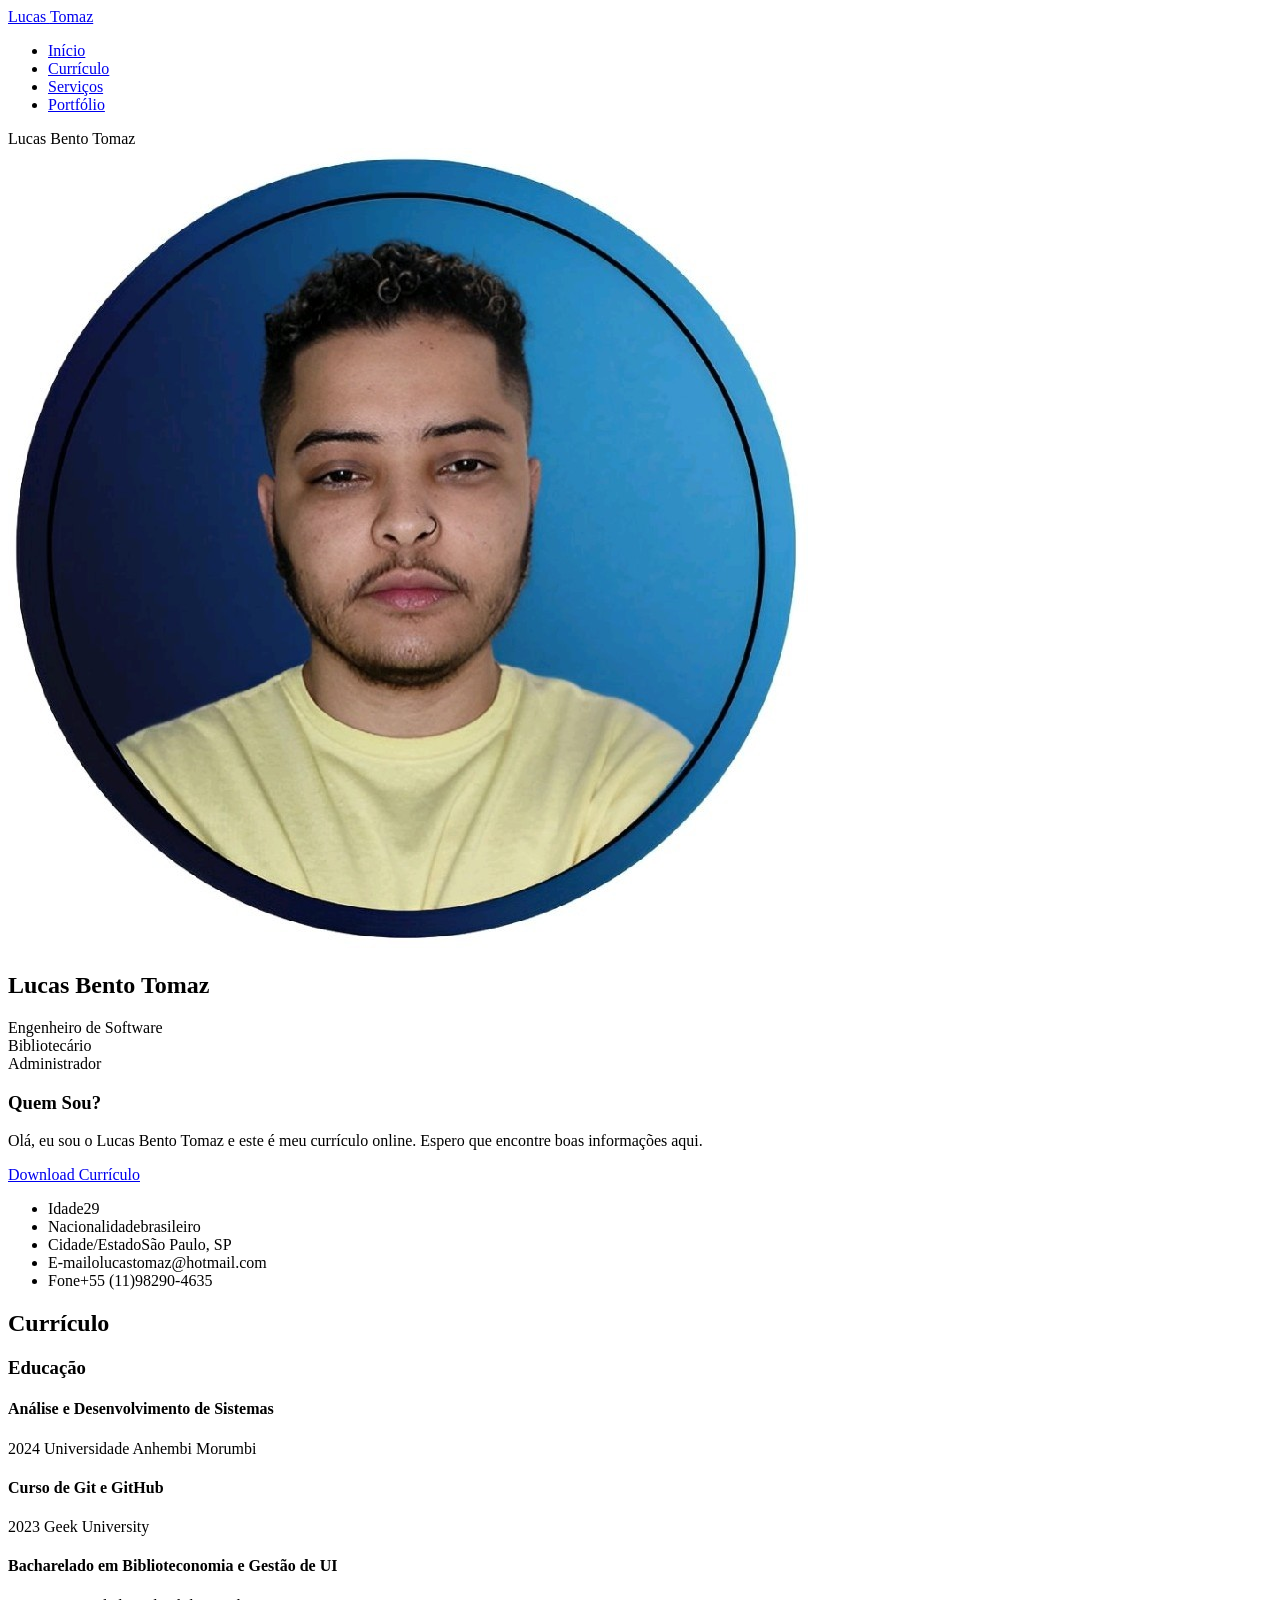
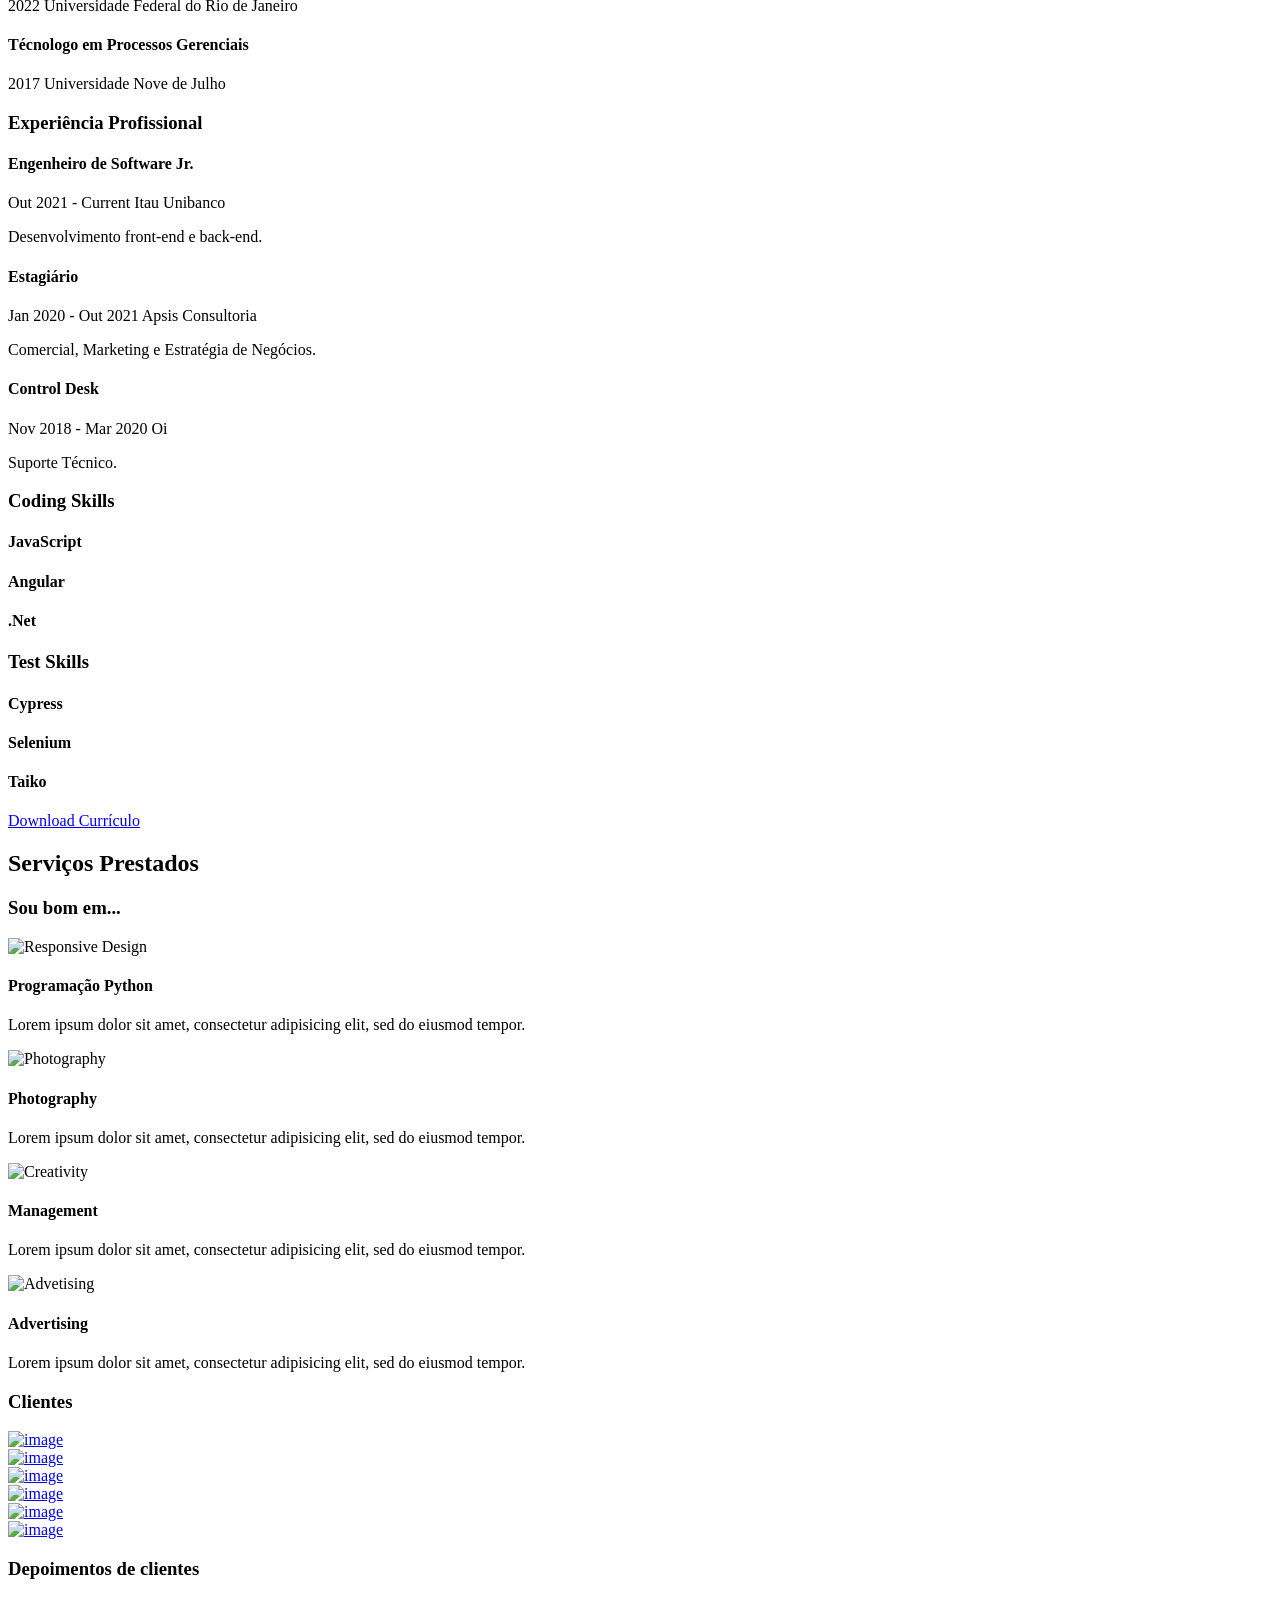
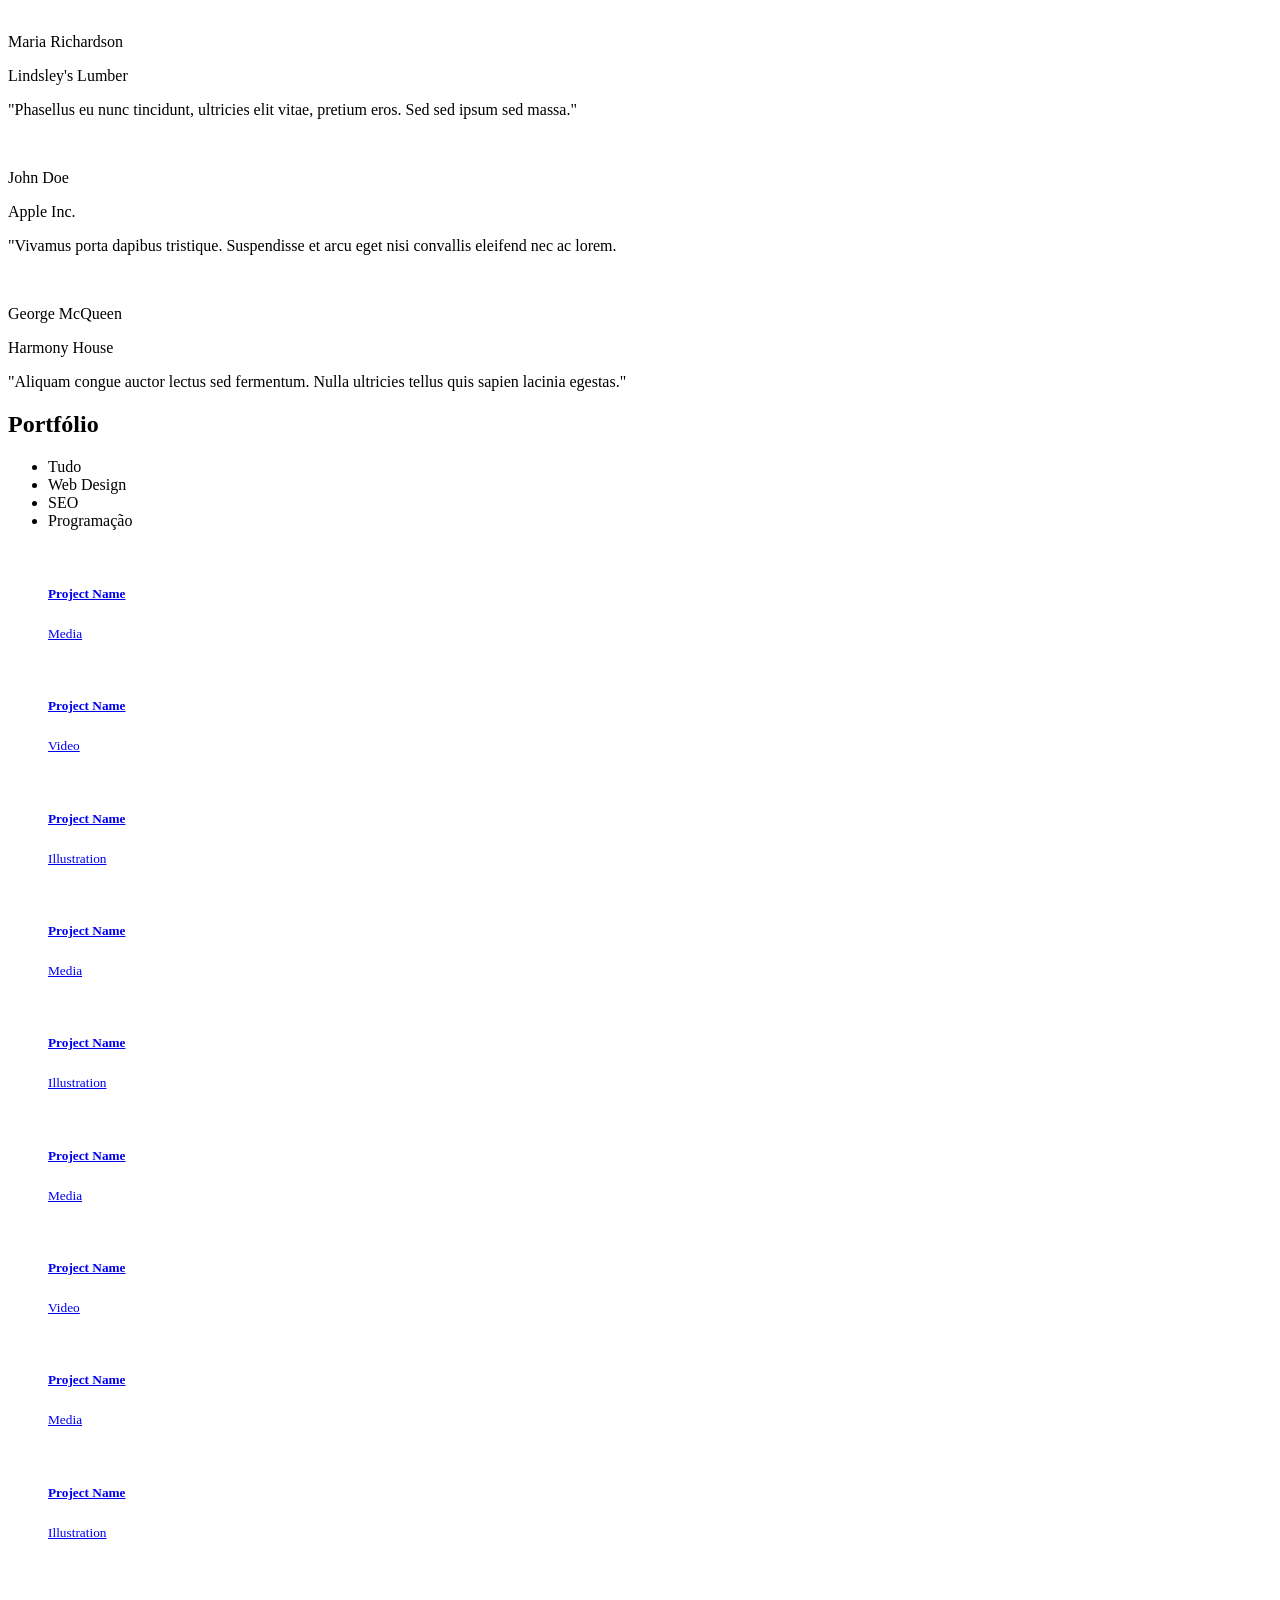
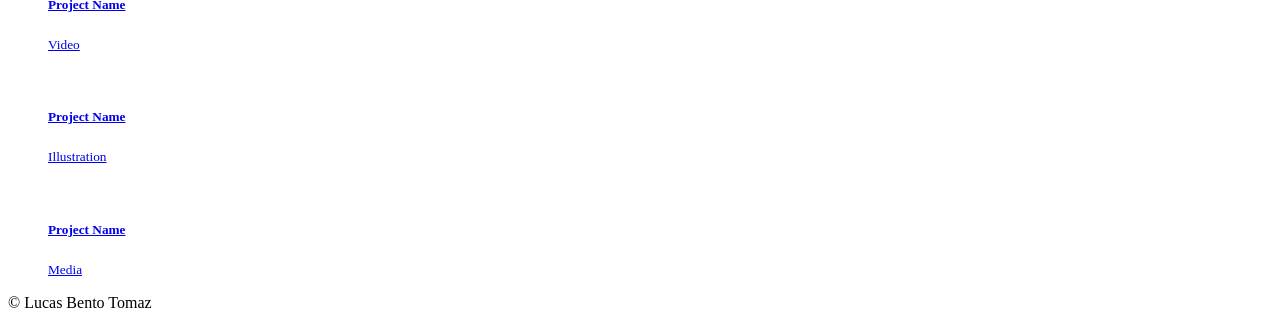
==== commit c740f698: "edicao skill" ====
--- a/index.html
+++ b/index.html
@@ -241,33 +241,6 @@
                     </div>
                   </div>
 
-                  <div class="row">
-                    <div class="col-sm-6 col-md-6 col-lg-6">
-                      <div class="block">
-                        <div class="block-title">
-                          <h3>Design <span>Skills</span></h3>
-                        </div>
-
-                        <div class="skills-info">
-                          <h4>Web Design</h4>                               
-                          <div class="skill-container">
-                            <div class="skill-percentage skill-1"></div>
-                          </div>
-
-                          <h4>Graphic Design</h4>
-                          <div class="skill-container">
-                            <div class="skill-percentage skill-2"></div>
-                          </div>
-
-                          <h4>Print Design</h4>
-                          <div class="skill-container">
-                            <div class="skill-percentage skill-3"></div>
-                          </div> 
-                        </div>
-
-                      </div>
-                    </div>
-
                     <div class="col-sm-6 col-md-6 col-lg-6">
                       <div class="block">
                         <div class="block-title">
@@ -275,24 +248,48 @@
                         </div>
 
                         <div class="skills-info">
-                          <h4>HTML5</h4>                               
+                          <h4>JavaScript</h4>
                           <div class="skill-container">
-                            <div class="skill-percentage skill-4"></div>
-                          </div>
-
-                          <h4>CSS3/LESS/SASS</h4>
+                            <div class="skill-percentage skill-3"></div>
+                          </div>
+
+                          <h4>Angular</h4>
                           <div class="skill-container">
-                            <div class="skill-percentage skill-5"></div>
-                          </div>
-
-                          <h4>jQuery</h4>
+                            <div class="skill-percentage skill-3"></div>
+                          </div> 
+                        
+                          <h4>.Net</h4>
                           <div class="skill-container">
-                            <div class="skill-percentage skill-6"></div>
+                            <div class="skill-percentage skill-3"></div>
                           </div> 
                         </div>
                         
                       </div>
                     </div>
+                    <div class="col-sm-6 col-md-6 col-lg-6">
+                      <div class="block">
+                        <div class="block-title">
+                          <h3>Test <span>Skills</span></h3>
+                        </div>
+
+                        <div class="skills-info">
+                          <h4>Cypress</h4>
+                          <div class="skill-container">
+                            <div class="skill-percentage skill-3"></div>
+                          </div>
+
+                          <h4>Selenium</h4>
+                          <div class="skill-container">
+                            <div class="skill-percentage skill-3"></div>
+                          </div> 
+                        
+                          <h4>Taiko</h4>
+                          <div class="skill-container">
+                            <div class="skill-percentage skill-3"></div>
+                          </div> 
+                        </div>
+
+
                   </div>
 
                   <!-- Download Resume Button -->
@@ -300,7 +297,7 @@
                     <div class="col-sm-12 col-md-12 col-lg-12">
                       <div class="block">
                         <div class="center download-resume">
-                          <a href="#" class="btn btn-secondary" target="_blank">Download Currículo</a>
+                          <a href="cv/curriculo.pdf" class="btn btn-secondary" target="_blank">Download Currículo</a>
                         </div>
                       </div>
                     </div>
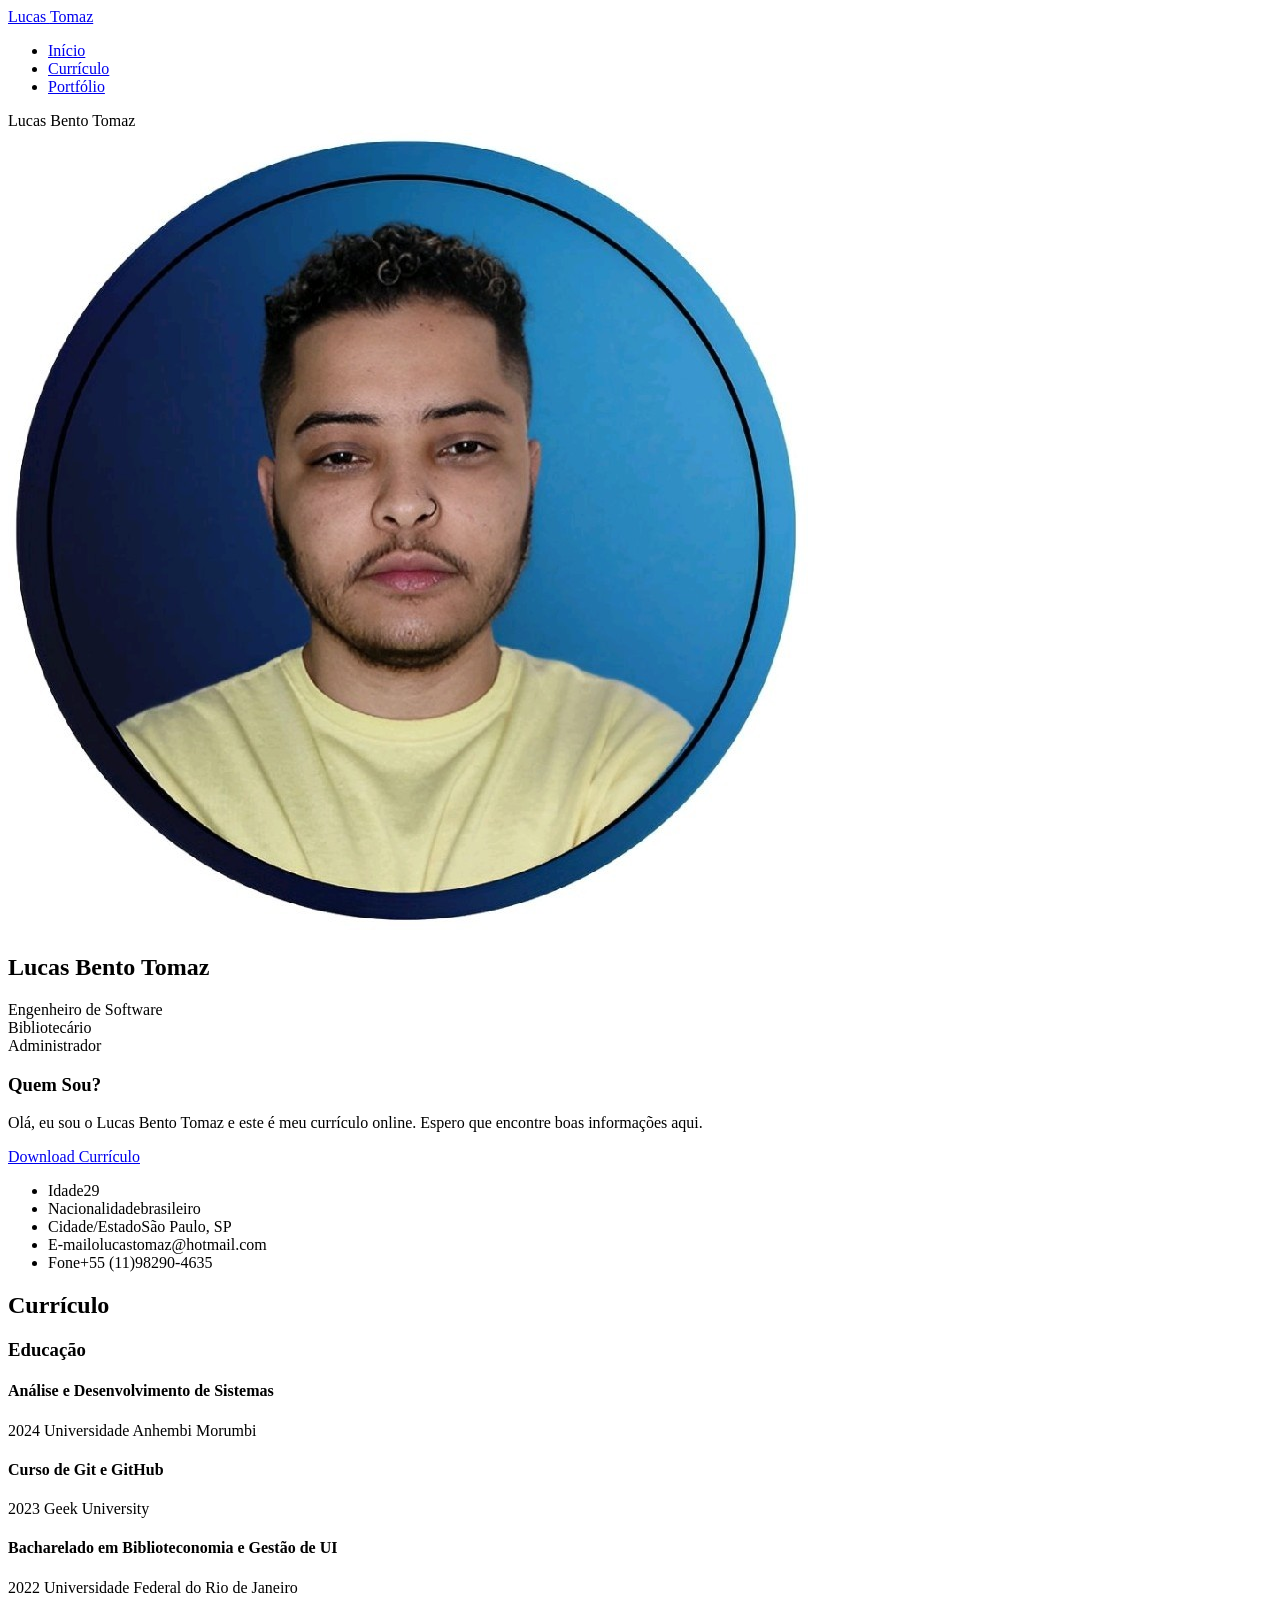
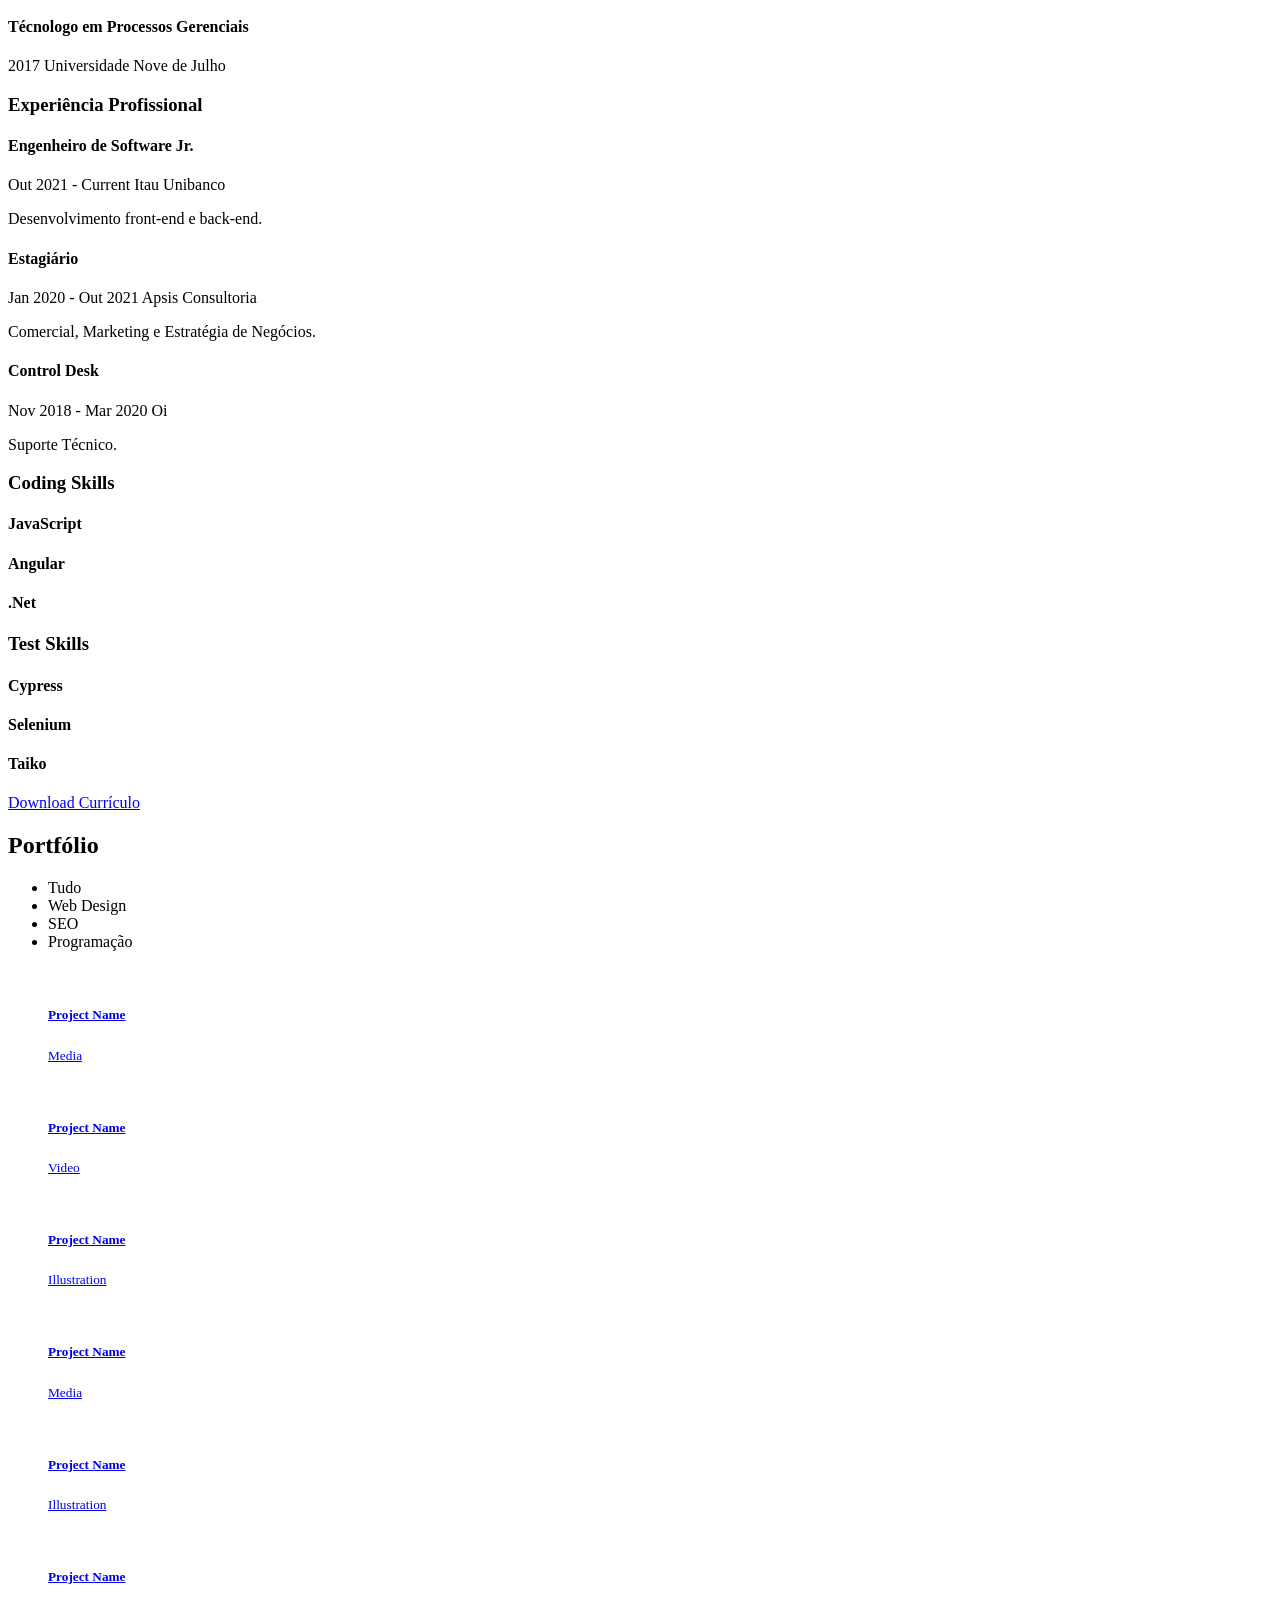
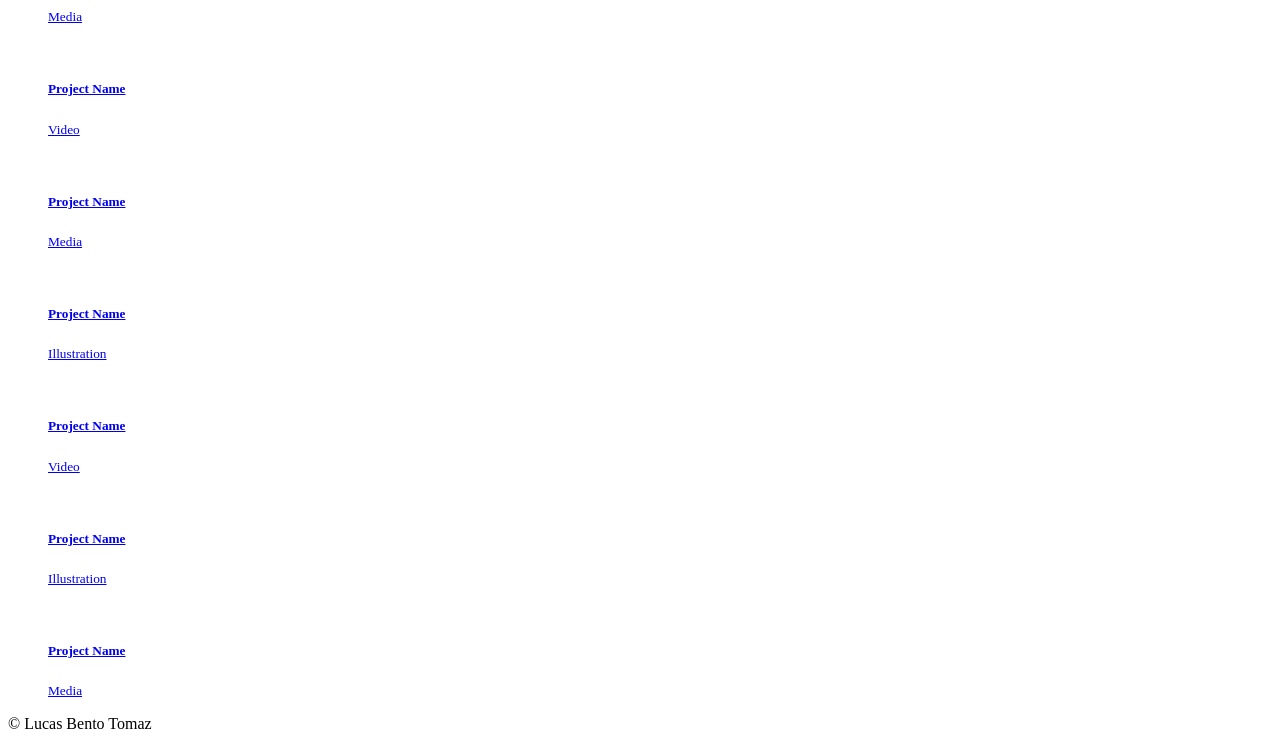
==== commit 76b4539c: "atualizacao" ====
--- a/index.html
+++ b/index.html
@@ -1,293 +1,295 @@
 <!DOCTYPE html>
 <html lang="pt-br" class="no-js">
-  <head>
-    <meta charset="UTF-8" />
-    <meta http-equiv="X-UA-Compatible" content="IE=edge"> 
-    <title>Lucas Bento Tomaz</title>
-    <meta name="viewport" content="width=device-width, initial-scale=1, maximum-scale=1" />
-    <meta name="description" content="Curriculum vitae Lucas Bento Tomaz" />
-    <meta name="keywords" content="curriculo, vitae, Lucas Bento, Tomaz, git, github" />
-    <link rel="shortcut icon" href="favicon.ico">
-
-    <link rel="stylesheet" href="css/bootstrap.min.css" type="text/css">
-    <link rel="stylesheet" href="css/normalize.css" type="text/css">
-    <link rel="stylesheet" href="css/animate.css" type="text/css">
-    <link rel="stylesheet" href="css/transition-animations.css" type="text/css">
-    <link rel="stylesheet" href="css/owl.carousel.css" type="text/css">
-    <link rel="stylesheet" href="css/magnific-popup.css" type="text/css">
-    <link rel="stylesheet" href="css/main-green.css" type="text/css">
-    <script src="js/jquery-2.1.3.min.js"></script>
-    <script src="js/modernizr.custom.js"></script>
-  </head>
-
-  <body class="material-template">
-    <!-- Loading animation -->
-    <div class="preloader">
-      <div class="preloader-animation">
-        <div class="preloader-spinner">
-        </div>
+
+<head>
+  <meta charset="UTF-8" />
+  <meta http-equiv="X-UA-Compatible" content="IE=edge">
+  <title>Lucas Bento Tomaz</title>
+  <meta name="viewport" content="width=device-width, initial-scale=1, maximum-scale=1" />
+  <meta name="description" content="Curriculum vitae Lucas Bento Tomaz" />
+  <meta name="keywords" content="curriculo, vitae, Lucas Bento, Tomaz, git, github" />
+  <link rel="shortcut icon" href="favicon.ico">
+
+  <link rel="stylesheet" href="css/bootstrap.min.css" type="text/css">
+  <link rel="stylesheet" href="css/normalize.css" type="text/css">
+  <link rel="stylesheet" href="css/animate.css" type="text/css">
+  <link rel="stylesheet" href="css/transition-animations.css" type="text/css">
+  <link rel="stylesheet" href="css/owl.carousel.css" type="text/css">
+  <link rel="stylesheet" href="css/magnific-popup.css" type="text/css">
+  <link rel="stylesheet" href="css/main-green.css" type="text/css">
+  <script src="js/jquery-2.1.3.min.js"></script>
+  <script src="js/modernizr.custom.js"></script>
+</head>
+
+<body class="material-template">
+  <!-- Loading animation -->
+  <div class="preloader">
+    <div class="preloader-animation">
+      <div class="preloader-spinner">
       </div>
     </div>
-    <!-- /Loading animation -->
-
-    <div id="page" class="page">
-      <!-- Header -->
-      <header id="site_header" class="header mobile-menu-hide">
-        <div class="header-content">
-          <div class="site-title-block mobile-hidden">
-            <a href="index.html#home"><div class="site-title">Lucas <span>Tomaz</span></div></a>
-          </div>
-
-          <!-- Navigation -->
-          <div class="site-nav">
-            <!-- Main menu -->
-            <ul id="nav" class="site-main-menu">
-              <li>
-                <a class="pt-trigger" href="index.html#home">Início</a>
-              </li>
-              <li>
-                <a class="pt-trigger" href="index.html#resume">Currículo</a>
-              </li>
-              <li>
-                <a class="pt-trigger" href="index.html#services">Serviços</a>
-              </li>
-              <li>
-                <a class="pt-trigger" href="index.html#portfolio">Portfólio</a>
-              </li>
-            </ul>
-            <!-- /Main menu -->
-          </div>
-          <!-- Navigation -->
+  </div>
+  <!-- /Loading animation -->
+
+  <div id="page" class="page">
+    <!-- Header -->
+    <header id="site_header" class="header mobile-menu-hide">
+      <div class="header-content">
+        <div class="site-title-block mobile-hidden">
+          <a href="index.html#home">
+            <div class="site-title">Lucas <span>Tomaz</span></div>
+          </a>
         </div>
-      </header>
-      <!-- /Header -->
-
-      <!-- Mobile Header -->
-      <div class="mobile-header mobile-visible">
-        <div class="mobile-logo-container">
-          <div class="mobile-site-title">Lucas Bento Tomaz</div>
+
+        <!-- Navigation -->
+        <div class="site-nav">
+          <!-- Main menu -->
+          <ul id="nav" class="site-main-menu">
+            <li>
+              <a class="pt-trigger" href="index.html#home">Início</a>
+            </li>
+            <li>
+              <a class="pt-trigger" href="index.html#resume">Currículo</a>
+            </li>
+            <li>
+              <a class="pt-trigger" href="index.html#portfolio">Portfólio</a>
+            </li>
+          </ul>
+          <!-- /Main menu -->
         </div>
-
-        <a class="menu-toggle mobile-visible">
-          <i class="fa fa-bars"></i>
-        </a>
+        <!-- Navigation -->
       </div>
-      <!-- /Mobile Header -->
-
-      <!-- Main Content -->
-      <div id="main" class="site-main">
-        <!-- Page changer wrapper -->
-        <div class="pt-wrapper">
-          <!-- Subpages -->
-          <div class="subpages">
-
-            <!-- Home Subpage -->
-            <section class="pt-page" data-id="home">
-              <div class="section-inner start-page-content">
-                <div class="page-header">
-                  <div class="row">
-                    <div class="col-sm-4 col-md-4 col-lg-4">
-                      <div class="photo">
-                        <img src="images/lucas.jfif" alt="Lucas Bento Tomaz">
-                      </div>
-                    </div>
-
-                    <div class="col-sm-8 col-md-8 col-lg-8">
-                      <div class="title-block">
-                        <h1>Lucas Bento Tomaz</h1>
-                        <div class="owl-carousel text-rotation">                                    
-                          <div class="item">
-                            <div class="sp-subtitle">Engenheiro de Software</div>
-                          </div>
-                          <div class="item">
-                            <div class="sp-subtitle">Bibliotecário</div>
-                          </div>
-                          <div class="item">
-                            <div class="sp-subtitle">Administrador</div>
-                          </div>
-                        </div>
-                      </div>
-
-                      <div class="social-links">
-                        <a href="https://www.facebook.com/profile.php?id=100074174958021" target="_blank"><i class="fa fa-facebook"></i></a>
-                        <a href="https://www.instagram.com/tomaz.lucass/" target="_blank"><i class="fa fa-instagram"></i></a>
-                      </div>
-                    </div>
-                  </div>
-                </div>
-
-                <div class="page-content">
-                  <div class="row">
-
-                    <div class="col-sm-6 col-md-6 col-lg-6">
-                      <div class="about-me">
-                        <div class="block-title">
-                          <h3>Quem <span>Sou?</span></h3>
-                        </div>
-                        <p>Olá, eu sou o Lucas Bento Tomaz e este
-                          é meu currículo online. Espero que encontre boas informações
-                          aqui.
-                        </p>
-                      </div>
-                      <div class="download-resume">
-                        <a href="cv/curriculo.pdf" class="btn btn-secondary" target="_blank">Download Currículo</a>
-                      </div>
-                    </div>
-
-                    <div class="col-sm-6 col-md-6 col-lg-6">
-                      <ul class="info-list">
-                        <li><span class="title">Idade</span><span class="value">29</span></li>
-                        <li><span class="title">Nacionalidade</span><span class="value">brasileiro</span></li>
-                        <li><span class="title">Cidade/Estado</span><span class="value">São Paulo, SP</span></li>
-                        <li><span class="title">E-mail</span><span class="value">olucastomaz@hotmail.com</span></li>
-                        <li><span class="title">Fone</span><span class="value">+55 (11)98290-4635</span></li>
-                      </ul>
-                    </div>
-
+    </header>
+    <!-- /Header -->
+
+    <!-- Mobile Header -->
+    <div class="mobile-header mobile-visible">
+      <div class="mobile-logo-container">
+        <div class="mobile-site-title">Lucas Bento Tomaz</div>
+      </div>
+
+      <a class="menu-toggle mobile-visible">
+        <i class="fa fa-bars"></i>
+      </a>
+    </div>
+    <!-- /Mobile Header -->
+
+    <!-- Main Content -->
+    <div id="main" class="site-main">
+      <!-- Page changer wrapper -->
+      <div class="pt-wrapper">
+        <!-- Subpages -->
+        <div class="subpages">
+
+          <!-- Home Subpage -->
+          <section class="pt-page" data-id="home">
+            <div class="section-inner start-page-content">
+              <div class="page-header">
+                <div class="row">
+                  <div class="col-sm-4 col-md-4 col-lg-4">
+                    <div class="photo">
+                      <img src="images/lucas.jfif" alt="Lucas Bento Tomaz">
+                    </div>
+                  </div>
+
+                  <div class="col-sm-8 col-md-8 col-lg-8">
+                    <div class="title-block">
+                      <h1>Lucas Bento Tomaz</h1>
+                      <div class="owl-carousel text-rotation">
+                        <div class="item">
+                          <div class="sp-subtitle">Engenheiro de Software</div>
+                        </div>
+                        <div class="item">
+                          <div class="sp-subtitle">Bibliotecário</div>
+                        </div>
+                        <div class="item">
+                          <div class="sp-subtitle">Administrador</div>
+                        </div>
+                      </div>
+                    </div>
+
+                    <div class="social-links">
+                      <a href="https://www.facebook.com/profile.php?id=100074174958021" target="_blank"><i
+                          class="fa fa-facebook"></i></a>
+                      <a href="https://www.instagram.com/tomaz.lucass/" target="_blank"><i
+                          class="fa fa-instagram"></i></a>
+                    </div>
                   </div>
                 </div>
               </div>
-            </section>
-            <!-- End of Home Subpage -->
-
-            <!-- Resume Subpage -->
-            <section class="pt-page" data-id="resume">
-              <div class="section-inner custom-page-content">
-                <div class="page-header color-1">
-                  <h2>Currículo</h2>
+
+              <div class="page-content">
+                <div class="row">
+
+                  <div class="col-sm-6 col-md-6 col-lg-6">
+                    <div class="about-me">
+                      <div class="block-title">
+                        <h3>Quem <span>Sou?</span></h3>
+                      </div>
+                      <p>Olá, eu sou o Lucas Bento Tomaz e este
+                        é meu currículo online. Espero que encontre boas informações
+                        aqui.
+                      </p>
+                    </div>
+                    <div class="download-resume">
+                      <a href="cv/curriculo.pdf" class="btn btn-secondary" target="_blank">Download Currículo</a>
+                    </div>
+                  </div>
+
+                  <div class="col-sm-6 col-md-6 col-lg-6">
+                    <ul class="info-list">
+                      <li><span class="title">Idade</span><span class="value">29</span></li>
+                      <li><span class="title">Nacionalidade</span><span class="value">brasileiro</span></li>
+                      <li><span class="title">Cidade/Estado</span><span class="value">São Paulo, SP</span></li>
+                      <li><span class="title">E-mail</span><span class="value">olucastomaz@hotmail.com</span></li>
+                      <li><span class="title">Fone</span><span class="value">+55 (11)98290-4635</span></li>
+                    </ul>
+                  </div>
+
                 </div>
-                <div class="page-content">
-
-                  <div class="row">
-                    <div class="col-sm-6 col-md-6 col-lg-6">
-                      <div class="block">
-                        <div class="block-title">
-                          <h3>Educação</h3>
-                        </div>
-
-                                                  <!-- Education 1 -->
-                                                  <div class="timeline-item">
-                                                    <h4 class="item-title">Análise e Desenvolvimento de Sistemas</h4>
-                                                    <span class="item-period">2024</span>
-                                                    <span class="item-small">Universidade Anhembi Morumbi</span>
-                                                  </div>
-                                                  <!-- / Education 1 -->
-
-                        <div class="timeline">
-                          <!-- Education 2 -->
-                          <div class="timeline-item">
-                            <h4 class="item-title">Curso de Git e GitHub</h4>
-                            <span class="item-period">2023</span>
-                            <span class="item-small">Geek University</span>
-                          </div>
-                          <!-- / Education 2 -->
-
-                          <!-- Education 3 -->
-                          <div class="timeline-item">
-                            <h4 class="item-title">Bacharelado em Biblioteconomia e Gestão de UI</h4>
-                            <span class="item-period">2022</span>
-                            <span class="item-small">Universidade Federal do Rio de Janeiro</span>
-                          </div>
-                          <!-- / Education 3 -->
-
-                          <!-- Education 4 -->
-                          <div class="timeline-item">
+              </div>
+            </div>
+          </section>
+          <!-- End of Home Subpage -->
+
+          <!-- Resume Subpage -->
+          <section class="pt-page" data-id="resume">
+            <div class="section-inner custom-page-content">
+              <div class="page-header color-1">
+                <h2>Currículo</h2>
+              </div>
+              <div class="page-content">
+
+                <div class="row">
+                  <div class="col-sm-6 col-md-6 col-lg-6">
+                    <div class="block">
+                      <div class="block-title">
+                        <h3>Educação</h3>
+                      </div>
+
+                      <!-- Education 1 -->
+                      <div class="timeline-item">
+                        <h4 class="item-title">Análise e Desenvolvimento de Sistemas</h4>
+                        <span class="item-period">2024</span>
+                        <span class="item-small">Universidade Anhembi Morumbi</span>
+                      </div>
+                      <!-- / Education 1 -->
+
+                      <div class="timeline">
+                        <!-- Education 2 -->
+                        <div class="timeline-item">
+                          <h4 class="item-title">Curso de Git e GitHub</h4>
+                          <span class="item-period">2023</span>
+                          <span class="item-small">Geek University</span>
+                        </div>
+                        <!-- / Education 2 -->
+
+                        <!-- Education 3 -->
+                        <div class="timeline-item">
+                          <h4 class="item-title">Bacharelado em Biblioteconomia e Gestão de UI</h4>
+                          <span class="item-period">2022</span>
+                          <span class="item-small">Universidade Federal do Rio de Janeiro</span>
+                        </div>
+                        <!-- / Education 3 -->
+
+                        <!-- Education 4 -->
+                        <div class="timeline-item">
                           <h4 class="item-title">Técnologo em Processos Gerenciais</h4>
                           <span class="item-period">2017</span>
                           <span class="item-small">Universidade Nove de Julho</span>
-                          </div>
-                          <!-- / Education 4 -->
-
-
-                        </div>
-                      </div>
-                    </div>
-
-                    <div class="col-sm-6 col-md-6 col-lg-6">
-                      <div class="block">
-                        <div class="block-title">
-                          <h3>Experiência Profissional</h3>
-                        </div>
-
-                        <div class="timeline">
-                          <!-- Experience 1 -->
-                          <div class="timeline-item">
-                            <h4 class="item-title">Engenheiro de Software Jr.</h4>
-                            <span class="item-period">Out 2021 - Current</span>
-                            <span class="item-small">Itau Unibanco</span>
-                            <p class="item-description">Desenvolvimento front-end e back-end.</p>
-                          </div>
-                          <!-- / Experience 1 -->
-
-                          <!-- Experience 2 -->
-                          <div class="timeline-item">
-                            <h4 class="item-title">Estagiário</h4>
-                            <span class="item-period">Jan 2020 - Out 2021</span>
-                            <span class="item-small">Apsis Consultoria</span>
-                            <p class="item-description">Comercial, Marketing e Estratégia de Negócios.</p>
-                          </div>
-                          <!-- / Experience 2 -->
-
-                          <!-- Experience 3 -->
-                          <div class="timeline-item">
-                            <h4 class="item-title">Control Desk</h4>
-                            <span class="item-period">Nov 2018 - Mar 2020</span>
-                            <span class="item-small">Oi</span>
-                            <p class="item-description">Suporte Técnico.</p>
-                          </div>
-                          <!-- / Experience 3 -->
-                        </div>
-                      </div>
-                    </div>
-                  </div>
-
-                    <div class="col-sm-6 col-md-6 col-lg-6">
-                      <div class="block">
-                        <div class="block-title">
-                          <h3>Coding <span>Skills</span></h3>
-                        </div>
-
-                        <div class="skills-info">
-                          <h4>JavaScript</h4>
-                          <div class="skill-container">
-                            <div class="skill-percentage skill-3"></div>
-                          </div>
-
-                          <h4>Angular</h4>
-                          <div class="skill-container">
-                            <div class="skill-percentage skill-3"></div>
-                          </div> 
-                        
-                          <h4>.Net</h4>
-                          <div class="skill-container">
-                            <div class="skill-percentage skill-3"></div>
-                          </div> 
-                        </div>
-                        
-                      </div>
-                    </div>
-                    <div class="col-sm-6 col-md-6 col-lg-6">
-                      <div class="block">
-                        <div class="block-title">
-                          <h3>Test <span>Skills</span></h3>
-                        </div>
-
-                        <div class="skills-info">
-                          <h4>Cypress</h4>
-                          <div class="skill-container">
-                            <div class="skill-percentage skill-3"></div>
-                          </div>
-
-                          <h4>Selenium</h4>
-                          <div class="skill-container">
-                            <div class="skill-percentage skill-3"></div>
-                          </div> 
-                        
-                          <h4>Taiko</h4>
-                          <div class="skill-container">
-                            <div class="skill-percentage skill-3"></div>
-                          </div> 
-                        </div>
+                        </div>
+                        <!-- / Education 4 -->
+
+
+                      </div>
+                    </div>
+                  </div>
+
+                  <div class="col-sm-6 col-md-6 col-lg-6">
+                    <div class="block">
+                      <div class="block-title">
+                        <h3>Experiência Profissional</h3>
+                      </div>
+
+                      <div class="timeline">
+                        <!-- Experience 1 -->
+                        <div class="timeline-item">
+                          <h4 class="item-title">Engenheiro de Software Jr.</h4>
+                          <span class="item-period">Out 2021 - Current</span>
+                          <span class="item-small">Itau Unibanco</span>
+                          <p class="item-description">Desenvolvimento front-end e back-end.</p>
+                        </div>
+                        <!-- / Experience 1 -->
+
+                        <!-- Experience 2 -->
+                        <div class="timeline-item">
+                          <h4 class="item-title">Estagiário</h4>
+                          <span class="item-period">Jan 2020 - Out 2021</span>
+                          <span class="item-small">Apsis Consultoria</span>
+                          <p class="item-description">Comercial, Marketing e Estratégia de Negócios.</p>
+                        </div>
+                        <!-- / Experience 2 -->
+
+                        <!-- Experience 3 -->
+                        <div class="timeline-item">
+                          <h4 class="item-title">Control Desk</h4>
+                          <span class="item-period">Nov 2018 - Mar 2020</span>
+                          <span class="item-small">Oi</span>
+                          <p class="item-description">Suporte Técnico.</p>
+                        </div>
+                        <!-- / Experience 3 -->
+                      </div>
+                    </div>
+                  </div>
+                </div>
+
+                <div class="col-sm-6 col-md-6 col-lg-6">
+                  <div class="block">
+                    <div class="block-title">
+                      <h3>Coding <span>Skills</span></h3>
+                    </div>
+
+                    <div class="skills-info">
+                      <h4>JavaScript</h4>
+                      <div class="skill-container">
+                        <div class="skill-percentage skill-3"></div>
+                      </div>
+
+                      <h4>Angular</h4>
+                      <div class="skill-container">
+                        <div class="skill-percentage skill-3"></div>
+                      </div>
+
+                      <h4>.Net</h4>
+                      <div class="skill-container">
+                        <div class="skill-percentage skill-3"></div>
+                      </div>
+                    </div>
+
+                  </div>
+                </div>
+                <div class="col-sm-6 col-md-6 col-lg-6">
+                  <div class="block">
+                    <div class="block-title">
+                      <h3>Test <span>Skills</span></h3>
+                    </div>
+
+                    <div class="skills-info">
+                      <h4>Cypress</h4>
+                      <div class="skill-container">
+                        <div class="skill-percentage skill-3"></div>
+                      </div>
+
+                      <h4>Selenium</h4>
+                      <div class="skill-container">
+                        <div class="skill-percentage skill-3"></div>
+                      </div>
+
+                      <h4>Taiko</h4>
+                      <div class="skill-container">
+                        <div class="skill-percentage skill-3"></div>
+                      </div>
+                    </div>
 
 
                   </div>
@@ -306,434 +308,232 @@
 
                 </div>
               </div>
-            </section>
-            <!-- End of Resume Subpage -->
-
-
-            <!-- Services Subpage -->
-            <section class="pt-page" data-id="services">
-              <div class="section-inner custom-page-content">
-                <div class="page-header color-1">
-                  <h2>Serviços Prestados</h2>
+          </section>
+          <!-- End of Resume Subpage -->
+
+
+
+
+
+          <!-- Portfolio Subpage -->
+          <section class="pt-page" data-id="portfolio">
+            <div class="section-inner custom-page-content">
+              <div class="page-header color-1">
+                <h2>Portfólio</h2>
+              </div>
+              <div class="page-content">
+
+                <!-- Portfolio Content -->
+                <div class="portfolio-content">
+
+                  <!-- Portfolio filter -->
+                  <ul id="portfolio_filters" class="portfolio-filters">
+                    <li class="active">
+                      <a class="filter btn btn-sm btn-link active" data-group="all">Tudo</a>
+                    </li>
+                    <li>
+                      <a class="filter btn btn-sm btn-link" data-group="media">Web Design</a>
+                    </li>
+                    <li>
+                      <a class="filter btn btn-sm btn-link" data-group="illustration">SEO</a>
+                    </li>
+                    <li>
+                      <a class="filter btn btn-sm btn-link" data-group="video">Programação</a>
+                    </li>
+                  </ul>
+                  <!-- End of Portfolio filter -->
+
+                  <!-- Portfolio Grid -->
+                  <div id="portfolio_grid" class="portfolio-grid portfolio-masonry masonry-grid-3">
+
+                    <!-- Portfolio Item 1 -->
+                    <figure class="item" data-groups='["all", "media"]'>
+                      <a href="images/portfolio/full/3.jpg" class="lightbox" title="Duis Eu Eros Viverra">
+                        <img src="images/portfolio/1.jpg" alt="">
+                        <div>
+                          <h5 class="name">Project Name</h5>
+                          <small>Media</small>
+                          <i class="fa fa-file-text-o"></i>
+                        </div>
+                      </a>
+                    </figure>
+                    <!-- /Portfolio Item 1 -->
+
+                    <!-- Portfolio Item 2 -->
+                    <figure class="item" data-groups='["all", "video"]'>
+                      <a href="https://player.vimeo.com/video/97102654?autoplay=1" title="Praesent Dolor Ex"
+                        class="lightbox mfp-iframe">
+                        <img src="images/portfolio/2.jpg" alt="">
+                        <div>
+                          <h5 class="name">Project Name</h5>
+                          <small>Video</small>
+                          <i class="fa fa-video-camera"></i>
+                        </div>
+                      </a>
+                    </figure>
+                    <!-- /Portfolio Item 2 -->
+
+                    <!-- Portfolio Item 3 -->
+                    <figure class="item" data-groups='["all","illustration"]'>
+                      <a href="images/portfolio/full/3.jpg" class="lightbox" title="Duis Eu Eros Viverra">
+                        <img src="images/portfolio/3.jpg" alt="">
+                        <div>
+                          <h5 class="name">Project Name</h5>
+                          <small>Illustration</small>
+                          <i class="fa fa-image"></i>
+                        </div>
+                      </a>
+                    </figure>
+                    <!-- /Portfolio Item 3 -->
+
+                    <!-- Portfolio Item 4 -->
+                    <figure class="item" data-groups='["all", "media"]'>
+                      <a href="images/portfolio/full/4.jpg" class="lightbox" title="Duis Eu Eros Viverra">
+                        <img src="images/portfolio/4.jpg" alt="">
+                        <div>
+                          <h5 class="name">Project Name</h5>
+                          <small>Media</small>
+                          <i class="fa fa-file-text-o"></i>
+                        </div>
+                      </a>
+                    </figure>
+                    <!-- /Portfolio Item 4 -->
+
+                    <!-- Portfolio Item 5 -->
+                    <figure class="item" data-groups='["all", "illustration"]'>
+                      <a href="images/portfolio/full/5.jpg" class="lightbox" title="Aliquam Condimentum Magna Rhoncus">
+                        <img src="images/portfolio/5.jpg" alt="">
+                        <div>
+                          <h5 class="name">Project Name</h5>
+                          <small>Illustration</small>
+                          <i class="fa fa-image"></i>
+                        </div>
+                      </a>
+                    </figure>
+                    <!-- /Portfolio Item 5 -->
+
+                    <!-- Portfolio Item 6 -->
+                    <figure class="item" data-groups='["all", "media"]'>
+                      <a href="images/portfolio/full/6.jpg" class="lightbox" title="Duis Eu Eros Viverra">
+                        <img src="images/portfolio/6.jpg" alt="">
+                        <div>
+                          <h5 class="name">Project Name</h5>
+                          <small>Media</small>
+                          <i class="fa fa-file-text-o"></i>
+                        </div>
+                      </a>
+                    </figure>
+                    <!-- /Portfolio Item 6 -->
+
+                    <!-- Portfolio Item 7 -->
+                    <figure class="item" data-groups='["all", "video"]'>
+                      <a href="https://player.vimeo.com/video/97102654?autoplay=1" title="Nulla Facilisi"
+                        class="lightbox mfp-iframe">
+                        <img src="images/portfolio/7.jpg" alt="">
+                        <div>
+                          <h5 class="name">Project Name</h5>
+                          <small>Video</small>
+                          <i class="fa fa-video-camera"></i>
+                        </div>
+                      </a>
+                    </figure>
+                    <!-- /Portfolio Item 7 -->
+
+                    <!-- Portfolio Item 8 -->
+                    <figure class="item" data-groups='["all",  "media"]'>
+                      <a href="images/portfolio/full/1.jpg" class="lightbox" title="Duis Eu Eros Viverra">
+                        <img src="images/portfolio/8.jpg" alt="">
+                        <div>
+                          <h5 class="name">Project Name</h5>
+                          <small>Media</small>
+                          <i class="fa fa-file-text-o"></i>
+                        </div>
+                      </a>
+                    </figure>
+                    <!-- /Portfolio Item 8 -->
+
+                    <!-- Portfolio Item 9 -->
+                    <figure class="item" data-groups='["all","illustration"]'>
+                      <a href="images/portfolio/full/9.jpg" class="lightbox" title="Mauris Neque Dolor">
+                        <img src="images/portfolio/9.jpg" alt="">
+                        <div>
+                          <h5 class="name">Project Name</h5>
+                          <small>Illustration</small>
+                          <i class="fa fa-image"></i>
+                        </div>
+                      </a>
+                    </figure>
+                    <!-- /Portfolio Item 9 -->
+
+                    <!-- Portfolio Item 10 -->
+                    <figure class="item" data-groups='["all", "video"]'>
+                      <a href="https://player.vimeo.com/video/97102654?autoplay=1" title="Donec Lectus Arcu"
+                        class="lightbox mfp-iframe">
+                        <img src="images/portfolio/10.jpg" alt="">
+                        <div>
+                          <h5 class="name">Project Name</h5>
+                          <small>Video</small>
+                          <i class="fa fa-video-camera"></i>
+                        </div>
+                      </a>
+                    </figure>
+                    <!-- /Portfolio Item 10 -->
+
+                    <!-- Portfolio Item 11 -->
+                    <figure class="item" data-groups='["all","illustration"]'>
+                      <a href="images/portfolio/full/11.jpg" class="lightbox" title="Duis Eu Eros Viverra">
+                        <img src="images/portfolio/11.jpg" alt="">
+                        <div>
+                          <h5 class="name">Project Name</h5>
+                          <small>Illustration</small>
+                          <i class="fa fa-image"></i>
+                        </div>
+                      </a>
+                    </figure>
+                    <!-- /Portfolio Item 11 -->
+
+                    <!-- Portfolio Item 12 -->
+                    <figure class="item" data-groups='["all","media"]'>
+                      <a href="images/portfolio/full/1.jpg" class="lightbox" title="Duis Eu Eros Viverra">
+                        <img src="images/portfolio/12.jpg" alt="">
+                        <div>
+                          <h5 class="name">Project Name</h5>
+                          <small>Media</small>
+                          <i class="fa fa-file-text-o"></i>
+                        </div>
+                      </a>
+                    </figure>
+                    <!-- /Portfolio Item 12 -->
+                  </div>
+                  <!-- /Portfolio Grid -->
+
                 </div>
-                <div class="page-content">
-                  <!-- My Services -->
-                  <div class="row">
-                    <div class="col-sm-12 col-md-12">
-                      <div class="block-title">
-                        <h3>Sou <span>bom em...</span></h3>
-                      </div>
-                    </div>
-
-                    <div class="col-sm-6 col-md-3">
-                      <div class="service-block"> 
-                        <div class="service-info">
-                          <!--<i class="service-icon fa fa-shopping-cart"></i>-->
-                          <div class="service-image">
-                            <img src="images/service/python.png" alt="Responsive Design" class="mCS_img_loaded">
-                          </div>
-                          <h4>Programação Python</h4>
-                          <p>Lorem ipsum dolor sit amet, consectetur adipisicing elit, sed do eiusmod tempor.</p>
-                        </div>
-                      </div>
-                    </div>
-
-                    <div class="col-sm-6 col-md-3">
-                      <div class="service-block"> 
-                        <div class="service-info">
-                          <div class="service-image">
-                            <img src="images/service/photography_icon.png" alt="Photography" class="mCS_img_loaded">
-                          </div>
-                          <h4>Photography</h4>
-                          <p>Lorem ipsum dolor sit amet, consectetur adipisicing elit, sed do eiusmod tempor.</p>
-                        </div>
-                      </div>
-                    </div>
-
-                    <div class="col-sm-6 col-md-3">
-                      <div class="service-block"> 
-                        <div class="service-info">
-                          <div class="service-image">
-                            <img src="images/service/creativity_icon.png" alt="Creativity" class="mCS_img_loaded">
-                          </div>
-                          <h4>Management</h4>
-                          <p>Lorem ipsum dolor sit amet, consectetur adipisicing elit, sed do eiusmod tempor.</p>
-                        </div>
-                      </div>
-                    </div>
-
-                    <div class="col-sm-6 col-md-3">
-                      <div class="service-block"> 
-                        <div class="service-info">
-                          <div class="service-image">
-                            <img src="images/service/advetising_icon.png" alt="Advetising" class="mCS_img_loaded">
-                          </div>
-                          <h4>Advertising</h4>
-                          <p>Lorem ipsum dolor sit amet, consectetur adipisicing elit, sed do eiusmod tempor.</p>
-                        </div>
-                      </div>
-                    </div>
-                  </div>
-                  <!-- End of My Services -->
-
-                  <!-- Clients -->
-                  <div class="row">
-                    <div class="col-sm-12 col-md-12">
-                      <div class="block-title">
-                        <h3>Clientes</h3>
-                      </div>
-
-                      <div class="col-sm-4 col-md-2 subpage-block">
-                        <div class="client-block">
-                          <a href="index.html#" target="_blank"><img src="images/clients/client_1.png" alt="image" class="mCS_img_loaded"></a>
-                        </div>
-                      </div>
-
-                      <div class="col-sm-4 col-md-2 subpage-block">
-                        <div class="client-block">
-                          <a href="index.html#" target="_blank"><img src="images/clients/client_2.png" alt="image" class="mCS_img_loaded"></a>
-                        </div>
-                      </div>
-
-                      <div class="col-sm-4 col-md-2 subpage-block">
-                        <div class="client-block">
-                          <a href="index.html#" target="_blank"><img src="images/clients/client_3.png" alt="image" class="mCS_img_loaded"></a>
-                        </div>
-                      </div>
-
-                      <div class="col-sm-4 col-md-2 subpage-block">
-                        <div class="client-block">
-                          <a href="index.html#" target="_blank"><img src="images/clients/client_4.png" alt="image" class="mCS_img_loaded"></a>
-                        </div>
-                      </div>
-
-                      <div class="col-sm-4 col-md-2 subpage-block">
-                        <div class="client-block">
-                          <a href="index.html#" target="_blank"><img src="images/clients/client_5.png" alt="image" class="mCS_img_loaded"></a>
-                        </div>
-                      </div>
-
-                      <div class="col-sm-4 col-md-2 subpage-block">
-                        <div class="client-block">
-                          <a href="index.html#" target="_blank"><img src="images/clients/client_6.png" alt="image" class="mCS_img_loaded"></a>
-                        </div>
-                      </div>
-
-                    </div>
-                  </div>
-                  <!-- End of Clients -->
-
-                  <!-- Testimonials -->
-                  <div class="row">
-                    <div class="col-sm-12 col-md-12">
-                      <div class="block-title">
-                        <h3>Depoimentos de clientes</h3>
-                      </div>
-
-
-                      <div class="testimonials owl-carousel block">
-                        <!-- Testimonial 1 -->
-                        <div class="testimonial-item">
-                          <!-- Testimonial Author -->
-                          <div class="testimonial-credits">
-                            <!-- Picture -->
-                            <div class="testimonial-picture">
-                              <img src="images/testimonials/testimonial_photo_1.jpg" alt="">
-                            </div>              
-                            <!-- /Picture -->
-                            <!-- Testimonial author information -->
-                            <div class="testimonial-author-info">
-                              <p class="testimonial-author">Maria Richardson</p>
-                              <p class="testimonial-firm">Lindsley's Lumber</p>
-                            </div>
-                          </div>
-                          <!-- /Testimonial author information -->
-                          <!-- Testimonial Content -->
-                          <div class="testimonial-content">
-                            <div class="testimonial-text">
-                              <p>"Phasellus eu nunc tincidunt, ultricies elit vitae, pretium eros. Sed sed ipsum sed massa."</p>
-                            </div>
-                          </div>            
-                          <!-- /Testimonial Content -->                
-                        </div>
-                        <!-- End of Testimonial 1 -->
-
-                        <!-- Testimonial 2 -->
-                        <div class="testimonial-item">
-                          <!-- Testimonial Author -->
-                          <div class="testimonial-credits">
-                            <!-- Picture -->
-                            <div class="testimonial-picture">
-                              <img src="images/testimonials/testimonial_photo_2.jpg" alt="">
-                            </div>              
-                            <!-- /Picture -->
-                            <!-- Testimonial author information -->
-                            <div class="testimonial-author-info">
-                              <p class="testimonial-author">John Doe</p>
-                              <p class="testimonial-firm">Apple Inc.</p>
-                            </div>
-                          </div>
-                          <!-- /Testimonial author information -->
-                          <!-- Testimonial Content -->
-                          <div class="testimonial-content">
-                            <div class="testimonial-text">
-                              <p>"Vivamus porta dapibus tristique. Suspendisse et arcu eget nisi convallis eleifend nec ac lorem.</p>
-                            </div>
-                          </div>            
-                          <!-- /Testimonial Content -->                
-                        </div>
-                        <!-- End of Testimonial 2 -->
-
-                        <!-- Testimonial 3 -->
-                        <div class="testimonial-item">
-                          <!-- Testimonial Author -->
-                          <div class="testimonial-credits">
-                            <!-- Picture -->
-                            <div class="testimonial-picture">
-                              <img src="images/testimonials/testimonial_photo_3.jpg" alt="">
-                            </div>              
-                            <!-- /Picture -->
-                            <!-- Testimonial author information -->
-                            <div class="testimonial-author-info">
-                              <p class="testimonial-author">George McQueen</p>
-                              <p class="testimonial-firm">Harmony House</p>
-                            </div>
-                          </div>
-                          <!-- /Testimonial author information -->
-                          <!-- Testimonial Content -->
-                          <div class="testimonial-content">
-                            <div class="testimonial-text">
-                              <p>"Aliquam congue auctor lectus sed fermentum. Nulla ultricies tellus quis sapien lacinia egestas."</p>
-                            </div>
-                          </div>            
-                          <!-- /Testimonial Content -->                
-                        </div>
-                        <!-- End of Testimonial 3 -->
-                      </div>
-                    </div>
-                  </div>
-                  <!-- End of Tesimonials -->
-                </div>
+                <!-- /Portfolio Content -->
               </div>
-            </section>
-            <!-- End of Services Subpage -->
-
-
-            <!-- Portfolio Subpage -->
-            <section class="pt-page" data-id="portfolio">
-              <div class="section-inner custom-page-content">
-                <div class="page-header color-1">
-                  <h2>Portfólio</h2>
-                </div>
-                <div class="page-content">
-
-                  <!-- Portfolio Content -->
-                  <div class="portfolio-content">
-                                
-                    <!-- Portfolio filter -->
-                    <ul id="portfolio_filters" class="portfolio-filters">
-                      <li class="active">
-                        <a class="filter btn btn-sm btn-link active" data-group="all">Tudo</a>
-                      </li>
-                      <li>
-                        <a class="filter btn btn-sm btn-link" data-group="media">Web Design</a>
-                      </li>
-                      <li>
-                        <a class="filter btn btn-sm btn-link" data-group="illustration">SEO</a>
-                      </li>
-                      <li>
-                        <a class="filter btn btn-sm btn-link" data-group="video">Programação</a>
-                      </li>
-                    </ul>
-                    <!-- End of Portfolio filter -->
-
-                    <!-- Portfolio Grid -->
-                    <div id="portfolio_grid" class="portfolio-grid portfolio-masonry masonry-grid-3">
-
-                      <!-- Portfolio Item 1 -->
-                      <figure class="item" data-groups='["all", "media"]'>
-                        <a href="images/portfolio/full/3.jpg" class="lightbox" title="Duis Eu Eros Viverra">
-                          <img src="images/portfolio/1.jpg" alt="">
-                          <div>
-                            <h5 class="name">Project Name</h5>
-                            <small>Media</small>
-                            <i class="fa fa-file-text-o"></i>
-                          </div>
-                        </a>
-                      </figure>
-                      <!-- /Portfolio Item 1 -->
-
-                      <!-- Portfolio Item 2 -->
-                      <figure class="item" data-groups='["all", "video"]'>
-                        <a href="https://player.vimeo.com/video/97102654?autoplay=1" title="Praesent Dolor Ex" class="lightbox mfp-iframe">
-                          <img src="images/portfolio/2.jpg" alt="">
-                          <div>
-                            <h5 class="name">Project Name</h5>
-                            <small>Video</small>
-                            <i class="fa fa-video-camera"></i>
-                          </div>
-                        </a>
-                      </figure>
-                      <!-- /Portfolio Item 2 -->
-
-                      <!-- Portfolio Item 3 -->
-                      <figure class="item" data-groups='["all","illustration"]'>
-                        <a href="images/portfolio/full/3.jpg" class="lightbox" title="Duis Eu Eros Viverra">
-                          <img src="images/portfolio/3.jpg" alt="">
-                          <div>
-                            <h5 class="name">Project Name</h5>
-                            <small>Illustration</small>
-                            <i class="fa fa-image"></i>
-                          </div>
-                        </a>
-                      </figure>
-                      <!-- /Portfolio Item 3 -->
-
-                      <!-- Portfolio Item 4 -->
-                      <figure class="item" data-groups='["all", "media"]'>
-                        <a href="images/portfolio/full/4.jpg" class="lightbox" title="Duis Eu Eros Viverra">
-                          <img src="images/portfolio/4.jpg" alt="">
-                          <div>
-                            <h5 class="name">Project Name</h5>
-                            <small>Media</small>
-                            <i class="fa fa-file-text-o"></i>
-                          </div>
-                        </a>
-                      </figure>
-                      <!-- /Portfolio Item 4 -->
-
-                      <!-- Portfolio Item 5 -->
-                      <figure class="item" data-groups='["all", "illustration"]'>
-                        <a href="images/portfolio/full/5.jpg" class="lightbox" title="Aliquam Condimentum Magna Rhoncus">
-                          <img src="images/portfolio/5.jpg" alt="">
-                          <div>
-                            <h5 class="name">Project Name</h5>
-                            <small>Illustration</small>
-                            <i class="fa fa-image"></i>
-                          </div>
-                        </a>
-                      </figure>
-                      <!-- /Portfolio Item 5 -->
-
-                      <!-- Portfolio Item 6 -->
-                      <figure class="item" data-groups='["all", "media"]'>
-                        <a href="images/portfolio/full/6.jpg" class="lightbox" title="Duis Eu Eros Viverra">
-                          <img src="images/portfolio/6.jpg" alt="">
-                          <div>
-                            <h5 class="name">Project Name</h5>
-                            <small>Media</small>
-                            <i class="fa fa-file-text-o"></i>
-                          </div>
-                        </a>
-                      </figure>
-                      <!-- /Portfolio Item 6 -->
-
-                      <!-- Portfolio Item 7 -->
-                      <figure class="item" data-groups='["all", "video"]'>
-                        <a href="https://player.vimeo.com/video/97102654?autoplay=1" title="Nulla Facilisi" class="lightbox mfp-iframe">
-                          <img src="images/portfolio/7.jpg" alt="">
-                          <div>
-                            <h5 class="name">Project Name</h5>
-                            <small>Video</small>
-                            <i class="fa fa-video-camera"></i>
-                          </div>
-                        </a>
-                      </figure>
-                      <!-- /Portfolio Item 7 -->
-
-                      <!-- Portfolio Item 8 -->
-                      <figure class="item" data-groups='["all",  "media"]'>
-                       <a href="images/portfolio/full/1.jpg" class="lightbox" title="Duis Eu Eros Viverra">
-                          <img src="images/portfolio/8.jpg" alt="">
-                          <div>
-                            <h5 class="name">Project Name</h5>
-                            <small>Media</small>
-                            <i class="fa fa-file-text-o"></i>
-                          </div>
-                        </a>
-                      </figure>
-                      <!-- /Portfolio Item 8 -->
-
-                      <!-- Portfolio Item 9 -->
-                      <figure class="item" data-groups='["all","illustration"]'>
-                        <a href="images/portfolio/full/9.jpg" class="lightbox" title="Mauris Neque Dolor">
-                          <img src="images/portfolio/9.jpg" alt="">
-                          <div>
-                            <h5 class="name">Project Name</h5>
-                            <small>Illustration</small>
-                            <i class="fa fa-image"></i>
-                          </div>
-                        </a>
-                      </figure>
-                      <!-- /Portfolio Item 9 -->
-
-                      <!-- Portfolio Item 10 -->
-                      <figure class="item" data-groups='["all", "video"]'>
-                        <a href="https://player.vimeo.com/video/97102654?autoplay=1" title="Donec Lectus Arcu" class="lightbox mfp-iframe">
-                          <img src="images/portfolio/10.jpg" alt="">
-                          <div>
-                            <h5 class="name">Project Name</h5>
-                            <small>Video</small>
-                            <i class="fa fa-video-camera"></i>
-                          </div>
-                        </a>
-                      </figure>
-                      <!-- /Portfolio Item 10 -->
-
-                      <!-- Portfolio Item 11 -->
-                      <figure class="item" data-groups='["all","illustration"]'>
-                        <a href="images/portfolio/full/11.jpg" class="lightbox" title="Duis Eu Eros Viverra">
-                          <img src="images/portfolio/11.jpg" alt="">
-                          <div>
-                            <h5 class="name">Project Name</h5>
-                            <small>Illustration</small>
-                            <i class="fa fa-image"></i>
-                          </div>
-                        </a>
-                      </figure>
-                      <!-- /Portfolio Item 11 -->
-
-                      <!-- Portfolio Item 12 -->
-                      <figure class="item" data-groups='["all","media"]'>
-                        <a href="images/portfolio/full/1.jpg" class="lightbox" title="Duis Eu Eros Viverra">
-                          <img src="images/portfolio/12.jpg" alt="">
-                          <div>
-                            <h5 class="name">Project Name</h5>
-                            <small>Media</small>
-                            <i class="fa fa-file-text-o"></i>
-                          </div>
-                        </a>
-                      </figure>
-                      <!-- /Portfolio Item 12 -->
-                    </div>
-                    <!-- /Portfolio Grid -->
-
-                  </div>
-                  <!-- /Portfolio Content -->
-                </div>
-              </div>
-            </section>
-            <!-- /Portfolio Subpage -->
-
-          </div>
+            </div>
+          </section>
+          <!-- /Portfolio Subpage -->
+
         </div>
-        <!-- /Page changer wrapper -->
       </div>
-      <!-- /Main Content -->
+      <!-- /Page changer wrapper -->
     </div>
-    <footer>
-      <div class="copyrights">&copy; Lucas Bento Tomaz</div>
-    </footer>
-    <script type="text/javascript" src="js/bootstrap.min.js"></script>
-    <script type="text/javascript" src="js/pages-switcher.js"></script>
-    <script type="text/javascript" src="js/imagesloaded.pkgd.min.js"></script>
-    <script type="text/javascript" src="js/validator.js"></script>
-    <script type="text/javascript" src="js/jquery.shuffle.min.js"></script>
-    <script type="text/javascript" src="js/masonry.pkgd.min.js"></script>
-    <script type="text/javascript" src="js/owl.carousel.min.js"></script>
-    <script type="text/javascript" src="js/jquery.magnific-popup.min.js"></script>
-    <script type="text/javascript" src="js/jquery.hoverdir.js"></script>
-    <script type="text/javascript" src="js/jquery.googlemap.js"></script>
-    <script type="text/javascript" src="js/main.js"></script>
-  </body>
-</html>
+    <!-- /Main Content -->
+  </div>
+  <footer>
+    <div class="copyrights">&copy; Lucas Bento Tomaz</div>
+  </footer>
+  <script type="text/javascript" src="js/bootstrap.min.js"></script>
+  <script type="text/javascript" src="js/pages-switcher.js"></script>
+  <script type="text/javascript" src="js/imagesloaded.pkgd.min.js"></script>
+  <script type="text/javascript" src="js/validator.js"></script>
+  <script type="text/javascript" src="js/jquery.shuffle.min.js"></script>
+  <script type="text/javascript" src="js/masonry.pkgd.min.js"></script>
+  <script type="text/javascript" src="js/owl.carousel.min.js"></script>
+  <script type="text/javascript" src="js/jquery.magnific-popup.min.js"></script>
+  <script type="text/javascript" src="js/jquery.hoverdir.js"></script>
+  <script type="text/javascript" src="js/jquery.googlemap.js"></script>
+  <script type="text/javascript" src="js/main.js"></script>
+</body>
+
+</html>
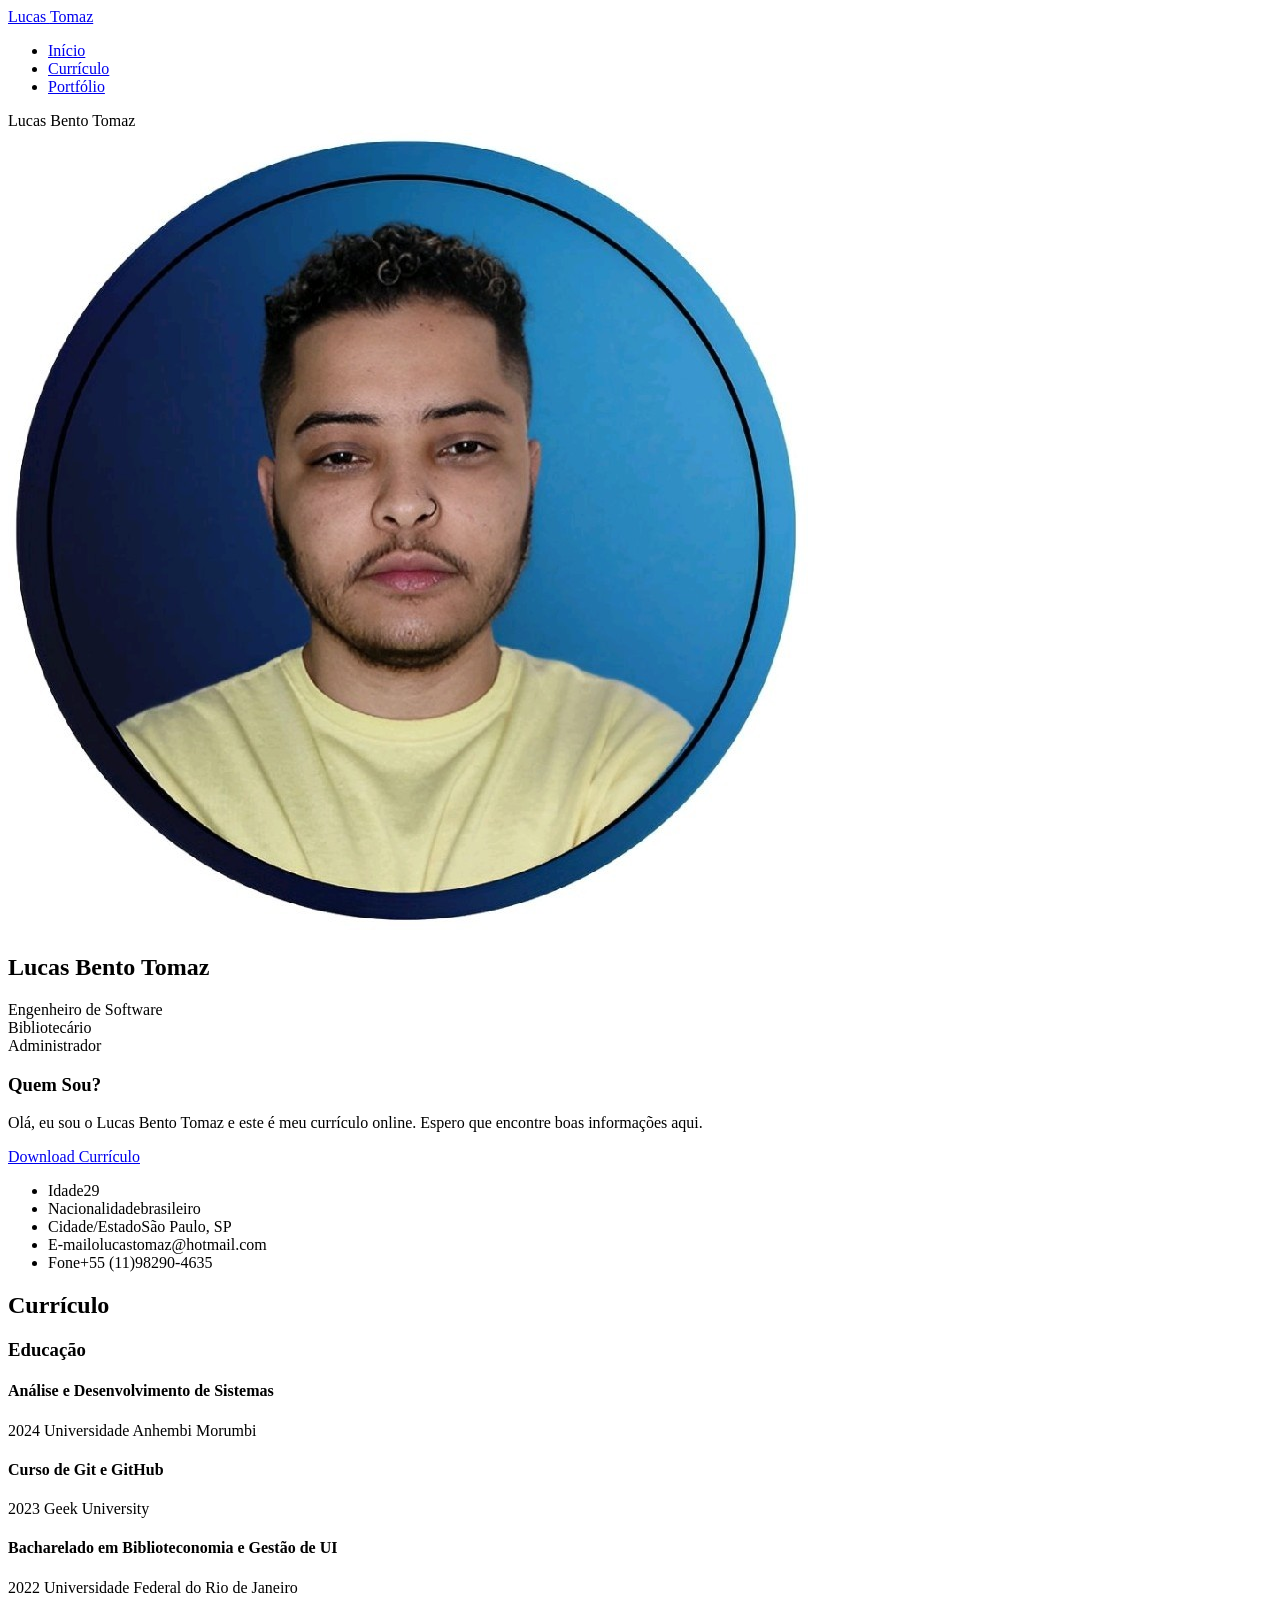
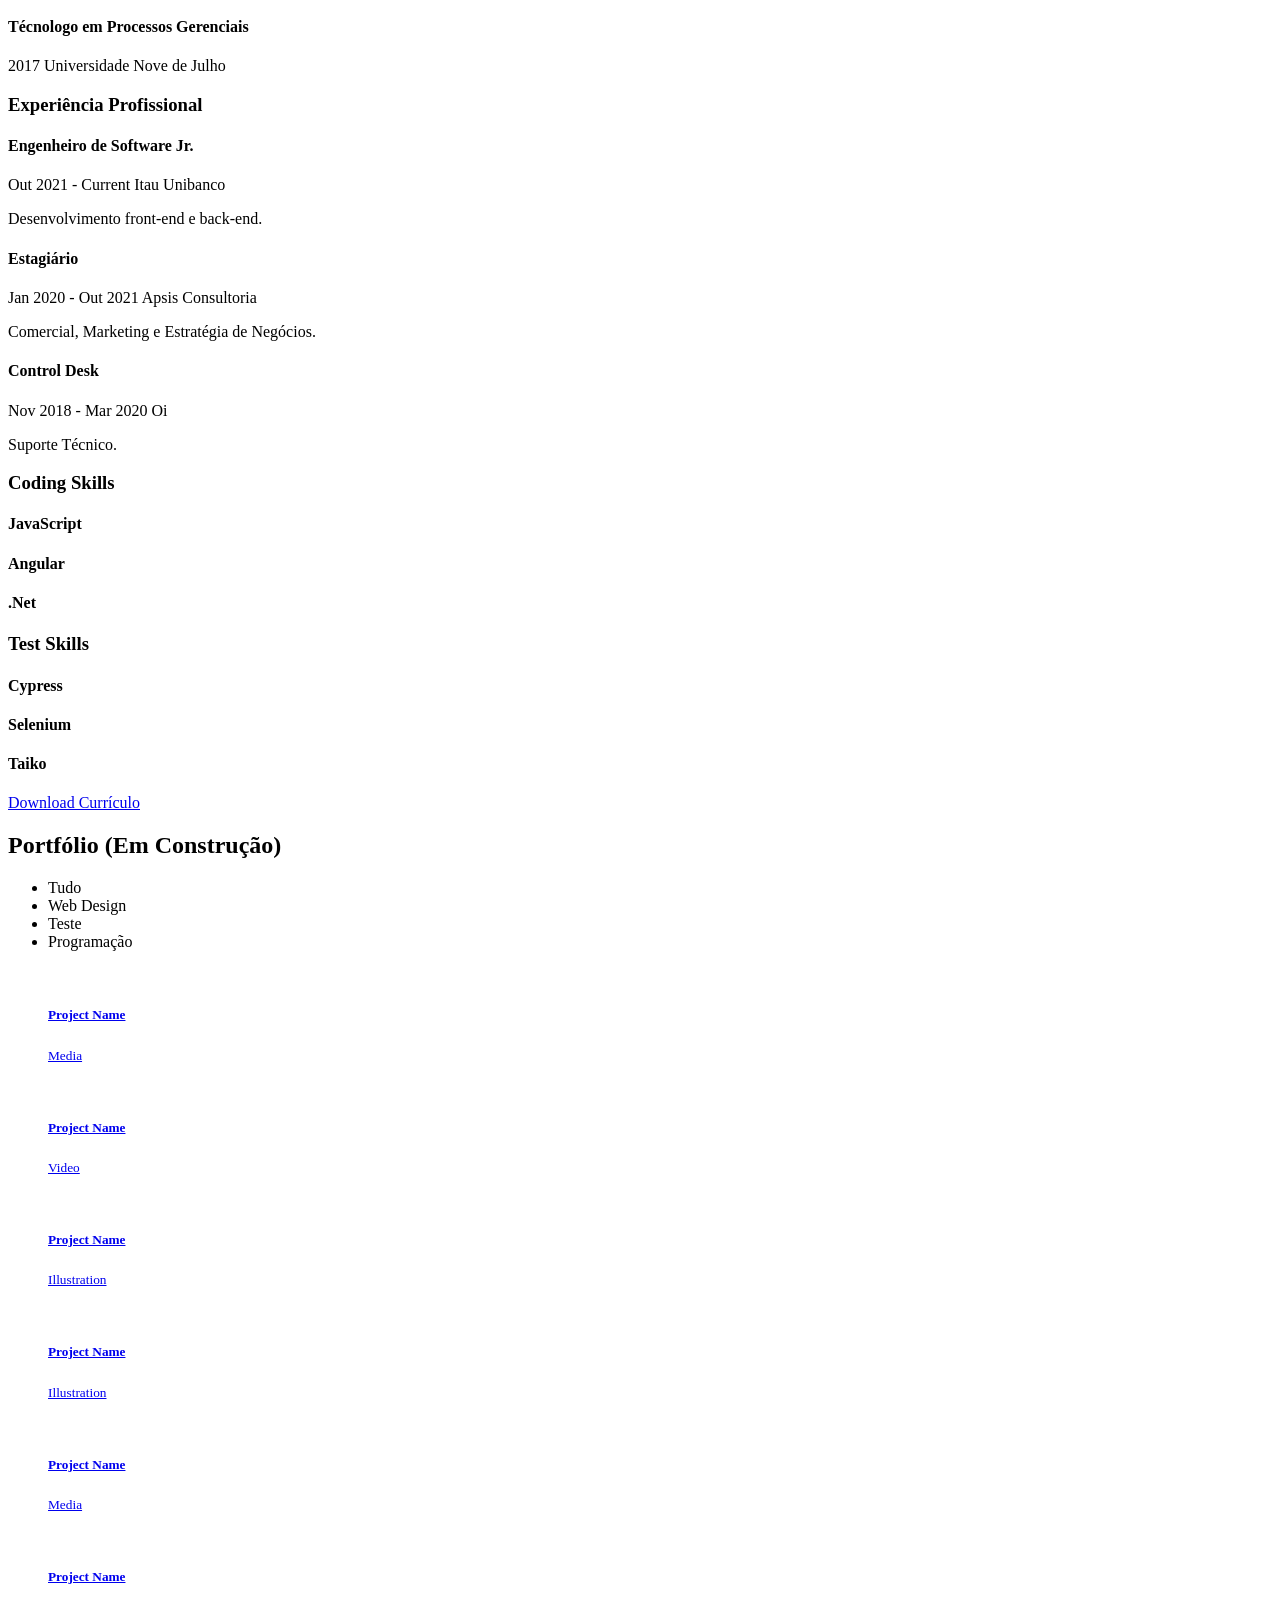
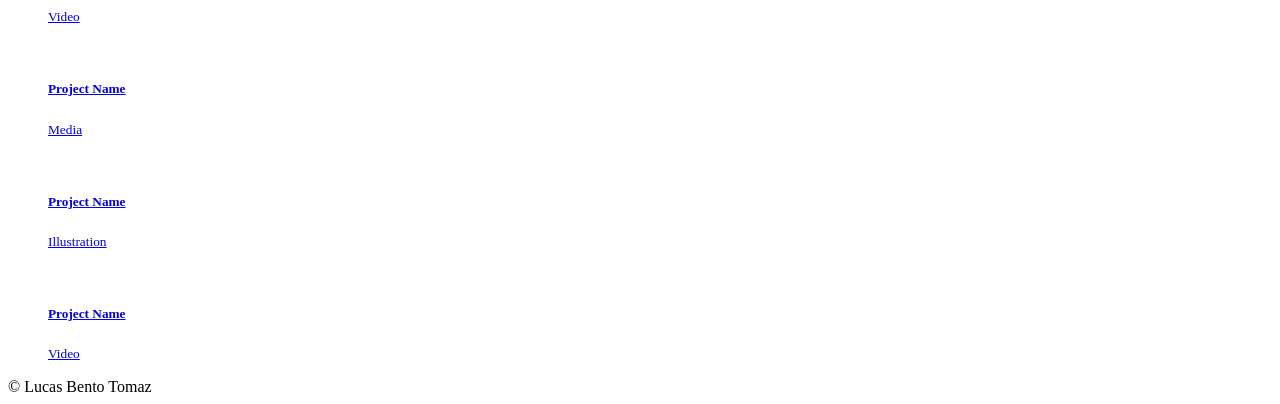
==== commit 0ce48758: "Formantando projetos" ====
--- a/index.html
+++ b/index.html
@@ -311,15 +311,11 @@
           </section>
           <!-- End of Resume Subpage -->
 
-
-
-
-
           <!-- Portfolio Subpage -->
           <section class="pt-page" data-id="portfolio">
             <div class="section-inner custom-page-content">
               <div class="page-header color-1">
-                <h2>Portfólio</h2>
+                <h2>Portfólio (Em Construção)</h2>
               </div>
               <div class="page-content">
 
@@ -335,7 +331,7 @@
                       <a class="filter btn btn-sm btn-link" data-group="media">Web Design</a>
                     </li>
                     <li>
-                      <a class="filter btn btn-sm btn-link" data-group="illustration">SEO</a>
+                      <a class="filter btn btn-sm btn-link" data-group="illustration">Teste</a>
                     </li>
                     <li>
                       <a class="filter btn btn-sm btn-link" data-group="video">Programação</a>
@@ -386,19 +382,6 @@
                     </figure>
                     <!-- /Portfolio Item 3 -->
 
-                    <!-- Portfolio Item 4 -->
-                    <figure class="item" data-groups='["all", "media"]'>
-                      <a href="images/portfolio/full/4.jpg" class="lightbox" title="Duis Eu Eros Viverra">
-                        <img src="images/portfolio/4.jpg" alt="">
-                        <div>
-                          <h5 class="name">Project Name</h5>
-                          <small>Media</small>
-                          <i class="fa fa-file-text-o"></i>
-                        </div>
-                      </a>
-                    </figure>
-                    <!-- /Portfolio Item 4 -->
-
                     <!-- Portfolio Item 5 -->
                     <figure class="item" data-groups='["all", "illustration"]'>
                       <a href="images/portfolio/full/5.jpg" class="lightbox" title="Aliquam Condimentum Magna Rhoncus">
@@ -478,32 +461,6 @@
                       </a>
                     </figure>
                     <!-- /Portfolio Item 10 -->
-
-                    <!-- Portfolio Item 11 -->
-                    <figure class="item" data-groups='["all","illustration"]'>
-                      <a href="images/portfolio/full/11.jpg" class="lightbox" title="Duis Eu Eros Viverra">
-                        <img src="images/portfolio/11.jpg" alt="">
-                        <div>
-                          <h5 class="name">Project Name</h5>
-                          <small>Illustration</small>
-                          <i class="fa fa-image"></i>
-                        </div>
-                      </a>
-                    </figure>
-                    <!-- /Portfolio Item 11 -->
-
-                    <!-- Portfolio Item 12 -->
-                    <figure class="item" data-groups='["all","media"]'>
-                      <a href="images/portfolio/full/1.jpg" class="lightbox" title="Duis Eu Eros Viverra">
-                        <img src="images/portfolio/12.jpg" alt="">
-                        <div>
-                          <h5 class="name">Project Name</h5>
-                          <small>Media</small>
-                          <i class="fa fa-file-text-o"></i>
-                        </div>
-                      </a>
-                    </figure>
-                    <!-- /Portfolio Item 12 -->
                   </div>
                   <!-- /Portfolio Grid -->
 
